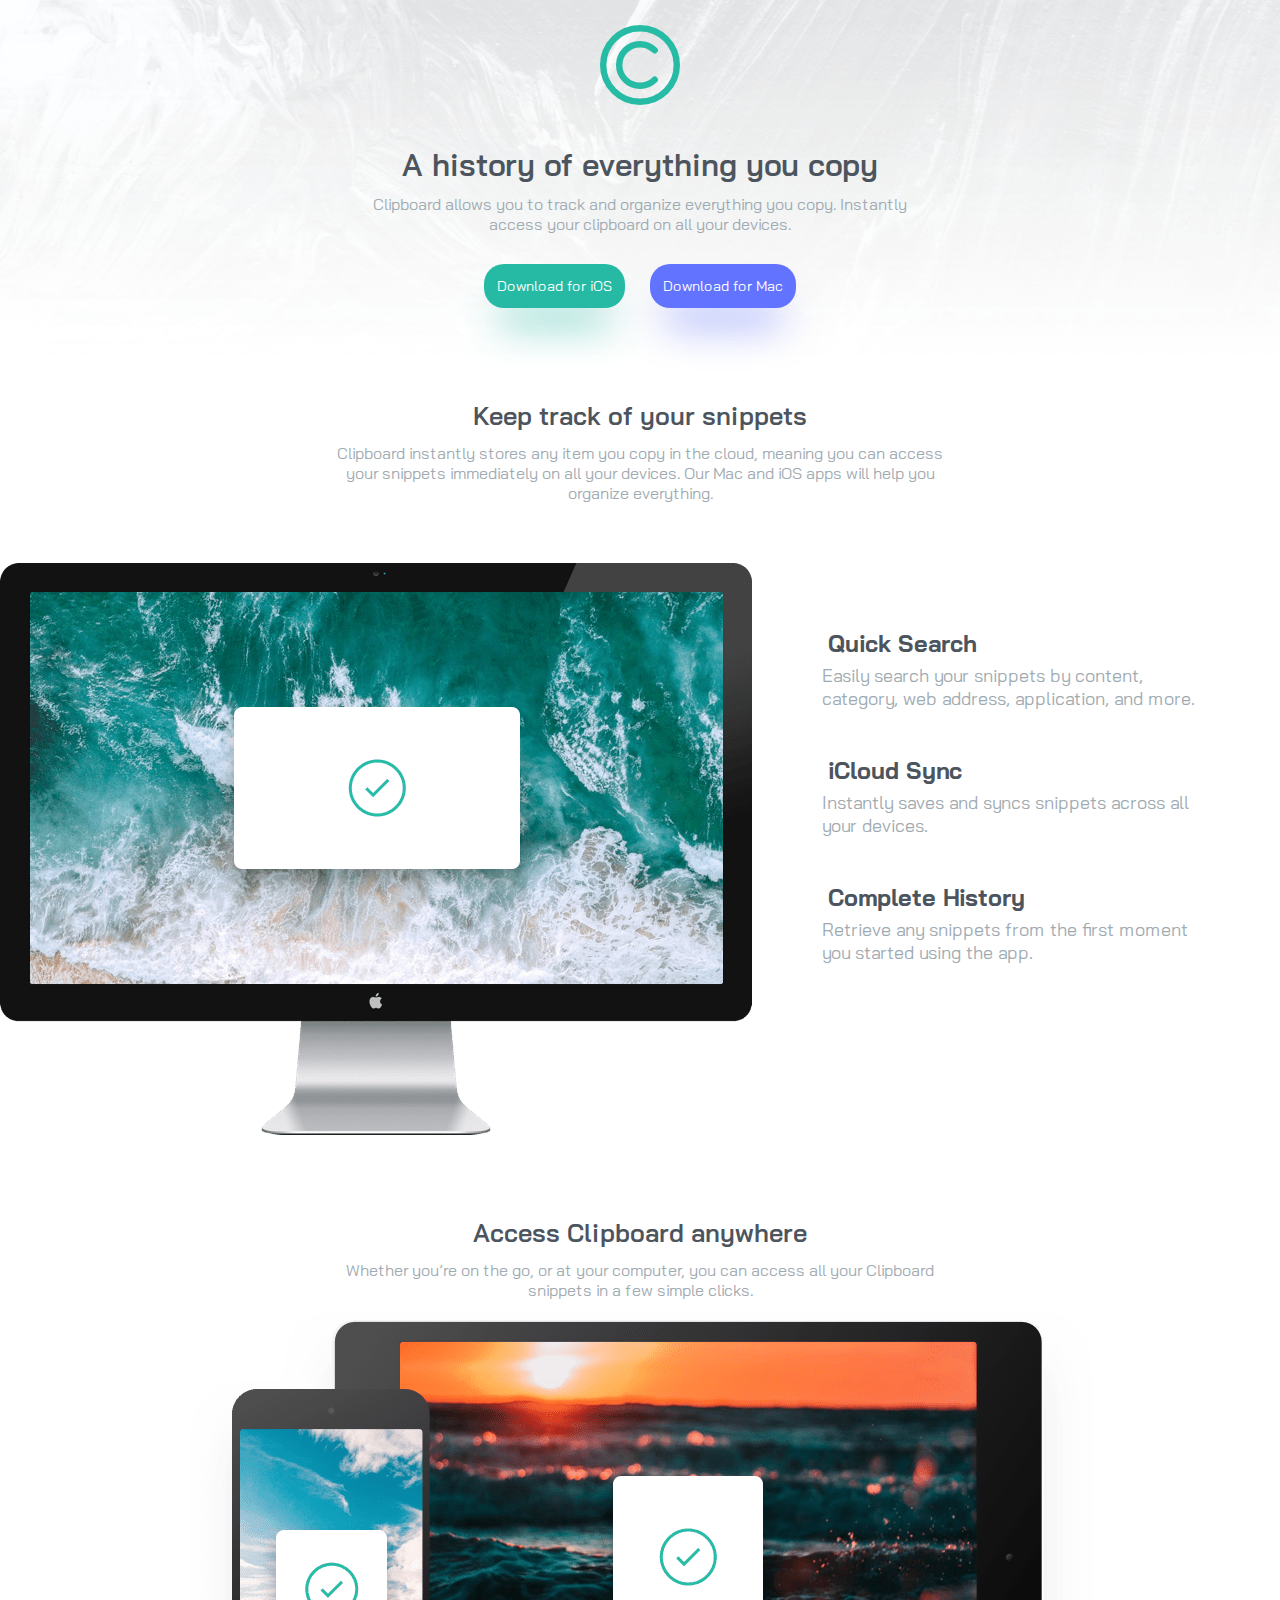
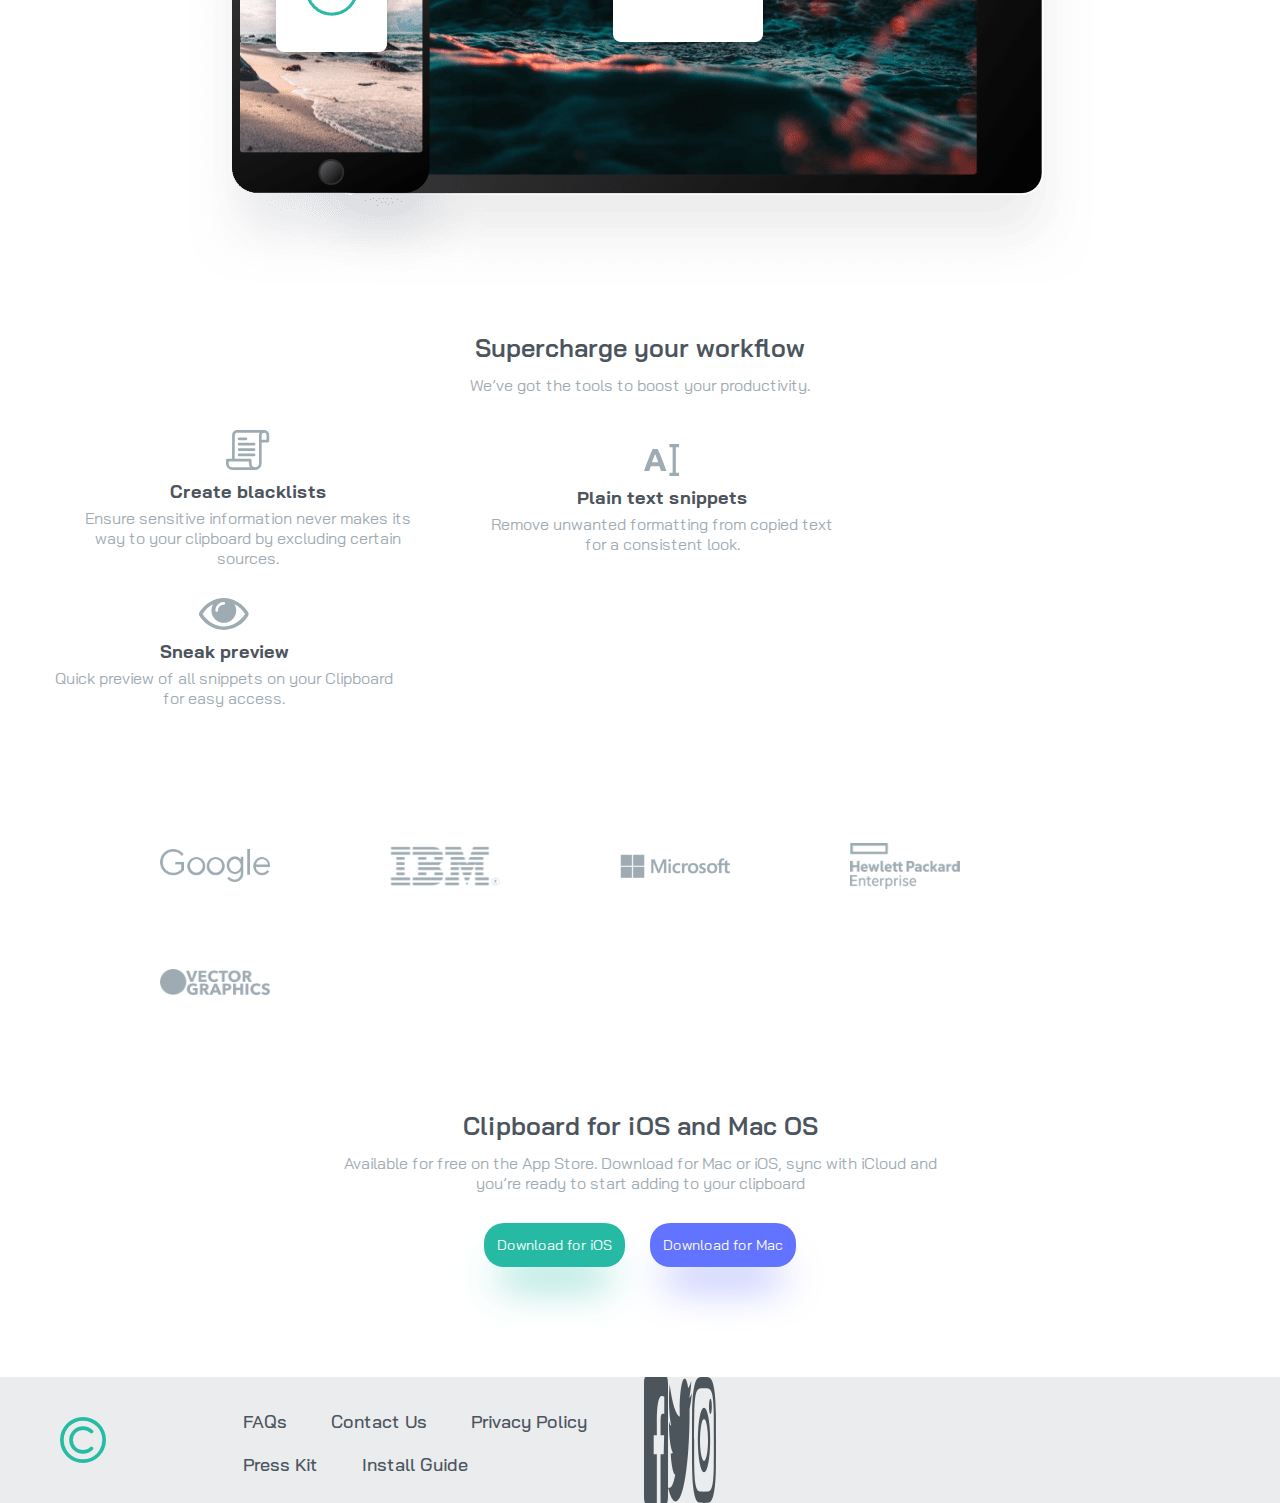
==== index.html @ 33d2e0cb "footer" ====
<!DOCTYPE html>
<html lang="en">
<head>
  <meta charset="UTF-8">
  <meta name="viewport" content="width=device-width, initial-scale=1.0"> <!-- displays site properly based on user's device -->
  <link rel="icon" type="image/png" sizes="32x32" href="./images/favicon-32x32.png">
  <link href="https://fonts.googleapis.com/css2?family=Bai+Jamjuree:wght@400;600&display=swap" rel="stylesheet">
  <link rel="stylesheet" href="css/styles.css">
  <title>Frontend Mentor | Clipboard landing page</title>
</head>
<body>
  <section class="producto" >  
    <article class="home"> 
      <!--home-->
      <div class="contenidoHome">      
        <div class="logo"><img src="img/logo.svg" alt="logo"></div>
        <h3 class="titulo1"> A history of everything you copy</h3>
        <p class="parrafos">Clipboard allows you to track and organize everything you 
          copy. Instantly <br> access your clipboard on all your devices.</p>
        <div class="botones">
          <button class="botonIos">Download for iOS</button>
          <button class="botonMac">Download for Mac</button>
        </div>
        <h4 class="titulos"> Keep track of your snippets</h4>
        <p class="parrafos"> Clipboard instantly stores any item you copy in the cloud, 
          meaning you can access <br> your snippets immediately on all your 
          devices. Our Mac and iOS apps will help you <br> organize everything.</p>
      </div>
      <!--home-->
    </article>
    <!--parte1mac-->
    <aside class="contenidopart1">
      <div class="filas">
        <img src="img/image-computer.png" alt="Mc" class="Mc1">
        <div class="cajadetexto">
          <h5 class="titulopart1"> Quick Search</h5>
          <p class="texopart1t">Easily search your snippets by content,<br> category, web address, application, and more.</p>
          <h5 class="titulopart1">iCloud Sync</h5>
          <p class="texopart1t">Instantly saves and syncs snippets across all <br> your devices.</p>
          <h5 class="titulopart1">Complete History</h5>
          <p class="texopart1t">Retrieve any snippets from the first moment <br> you started using the app.</p>
        </div>
      </div>      
      <!--parte1mac-->
    </aside>
    <aside>
      <!--parte2movil-->
      <anside>
        <div>
          <h4 class="titulos">Access Clipboard anywhere</h4>
          <p class="parrafos"> Whether you’re on the go, or at your computer, you can access all your Clipboard <br>
            snippets in a few simple clicks.</p>
        </div>
        <div>
          <img src="img/image-devices.png" alt="celypc">
        </div>
      </anside>
      <!--parte2movil-->
    </aside>
    <article class="contenidoServicios" >
      <!--servicios-->
      <h4 class="titulos"> Supercharge your workflow</h4>
      <p class="parrafos"> We’ve got the tools to boost your productivity.</p>
      <div class="filas cajas">
        <div class="caja1">
          <img src="img/icon-blacklist.svg" alt="lista">
          <h6 class="tituloServicios">Create blacklists</h6>
          <p class="textoServicios" > Ensure sensitive information never makes its <br> way to your clipboard by excluding certain <br> sources.</p>
        </div>
        <div class="caja2" >
          <img src="img/icon-text.svg" alt="texto">
          <h6 class="tituloServicios">Plain text snippets</h6>
          <p class="textoServicios"> Remove unwanted formatting from copied text <br> for a consistent look.</p>
        </div>
        <div class="caja3">
          <img src="img/icon-preview.svg" alt="ver">
          <h6 class="tituloServicios">Sneak preview</h6>
          <p class="textoServicios">Quick preview of all snippets on your Clipboard <br> for easy access.</p>
        </div>
        <div class="filas logosMarcas">
          <img src="img/logo-google.png" alt="google">
          <img src="img/logo-ibm.png" alt="ibm">
          <img src="img/logo-microsoft.png" alt="microsoft">
          <img src="img/logo-hp.png" alt="hp">
          <img src="img/logo-vector-graphics.png" alt="vector-graphics">
        </div>
      </div>
      <!--servicios-->
      <div class="descargar">
        <!--descargar-->
        <h4 class="titulos">Clipboard for iOS and Mac OS</h4>
        <p class="parrafos"> Available for free on the App Store. Download for Mac or iOS, sync with iCloud 
          and <br> you’re ready to start adding to your clipboard</p>
        <div class="botones">
          <button class="botonIos">Download for iOS</button>
          <button class="botonMac">Download for Mac</button>
          <!--descargar-->
        <div>
      </div>
    </article>
    <!--fotter-->
    <footer class="filas footer">
      <img src="img/logo.svg" alt="logo" class="logoFooter">
     <div class="columnas">
        <div class="filas textofooter"> 
        <a href="#">FAQs</a>
        <a href="#">Contact Us</a>
        <a href="#">Privacy Policy</a>
      </div>
      <div class="filas textofooter">
        <a href="#">Press Kit</a>
        <a href="#">Install Guide</a>
      </div>
     </div>
      <div class="filas iconosredes">
        <img src="img/icon-facebook.svg" alt="fc">
        <img src="img/icon-twitter.svg" alt="tw">
        <img src="img/icon-instagram.svg" alt="ig">
      </div>
    </footer>
    <!--fotter-->
  </section>
</body>
</html>
---- css/styles.css ----
:root{
    --verde:rgb(38, 186, 164);
    --azul:rgb(97, 115, 255);
    --grisTitulos:rgb(76, 84, 93);
    --gristexto:rgb(159, 171, 178);
}
*{
    padding: 0;
    margin: 0;
    border: 0;
    box-sizing: border-box;
    list-style: none;
    outline: 0;
}
a{
    text-decoration: none;
}
body{
    font-size: 18px;
    text-align: center;
    font-family: 'Bai Jamjuree', sans-serif;
}
.filas{
    display: flex;
    flex-direction: row;
    flex-wrap: wrap; 
}
.columnas{
    display: flex;
    flex-direction: column;
    flex-wrap: wrap;
    margin: 20px;
}
/*home*/
.home{
    background-image: url("../img/bg-header-desktop.png");
    background-position: center top;
    background-repeat: no-repeat;
}
.contenidoHome{
    margin-bottom: 40px;
    padding-right:50px ;
    padding-left:50px ;
}
.logo img{
    width: 80px;
    margin:25px;
}
.titulo1{
    font-weight: 600;
    font-size:1.7em;
    color: var(--grisTitulos);
    margin: 10px;
}
.parrafos{
    font-size:0.9em;
    font-weight: 400;
    color: var(--gristexto);
    margin: 10px;
    align-items: center;
}
.titulos{
    font-size:1.4em;
    font-weight: 600;
    color: var(--grisTitulos);
    margin: 12px;
    align-items: center;
}
.botonIos{
    padding: 13px;
    background-color: var(--verde);
    border-radius: 20px;
    margin-top: 20px;
    margin-bottom: 80px;
    margin-right: 10px;
    margin-left:10px;
    color: white;
    font-size:0.8em;
    box-shadow: 0px 30px 40px -16px var(--verde);
    font-family: 'Bai Jamjuree', sans-serif;
    cursor: pointer;
}
.botonMac{
    padding: 13px;
    background-color: var(--azul);
    border-radius: 20px;
    margin-top: 20px;
    margin-bottom: 80px;
    margin-right: 10px;
    margin-left:10px;
    color: white;
    font-size:0.8em;
    box-shadow: 0px 30px 40px -16px var(--azul);
    font-family: 'Bai Jamjuree', sans-serif;
    cursor: pointer;
}
/*servicios*/
.contenidoServicios{
    padding: 30px;
    align-items: center;
}
.cajas{
    align-items: center;
    padding: 10px;
}
.tituloServicios{
    font-size: 1em;
    padding: 5px;
    color: var(--grisTitulos)
}
.textoServicios{
    font-size: 0.9em;
    color: var(--gristexto);

}
.caja2{
    padding: 15px;
    margin-right: 50px;
}
.caja1{
    padding: 15px;
    margin-right: 50px;
    margin-left: 30px;
}
.caja3{
    padding: 15px;
}
.logosMarcas{
    padding: 20px;
    margin-top: 60px;
    margin-left: 20px;
    align-content: center;
    
}
.logosMarcas img{
    padding: 40px;
    width: 190px;
    align-items: center;
    margin-left: 40px;
    object-fit: contain;
}
/*descargar*/
.descargar{
    margin-top: 45px;
}
/*Parte1 Mc*/
.titulopart1{
    font-size: 1.3em;
    padding: 6px;
    color: var(--grisTitulos);
}
.texopart1t{
    font-size: 1em;
    color: var(--gristexto);
    margin-bottom: 40px;
}
.cajadetexto{
    text-align: justify;
    padding: 50px;
    margin-left: 20px;
    margin-top: 10px;
}
.contenidopart1{
    padding-top: 20px;
    padding-right: 20px;
    padding-bottom: 70px;
}
/*footer*/
.footer{
    background-color: rgb(234, 236, 238);
}
.logoFooter{
    width: 46px;
    height: 46px;
    margin-left: 60px;
    margin-top: 40px;
    margin-right: 40px;
    margin-right: 40px;
    margin-bottom: 40px;
}
.textofooter{
    padding-top: 6px;
    margin-left: 70px;
}
.textofooter a{
    padding: 7px;
    margin-right: 30px;
    font-weight: 500;
    color:var(--grisTitulos)
}
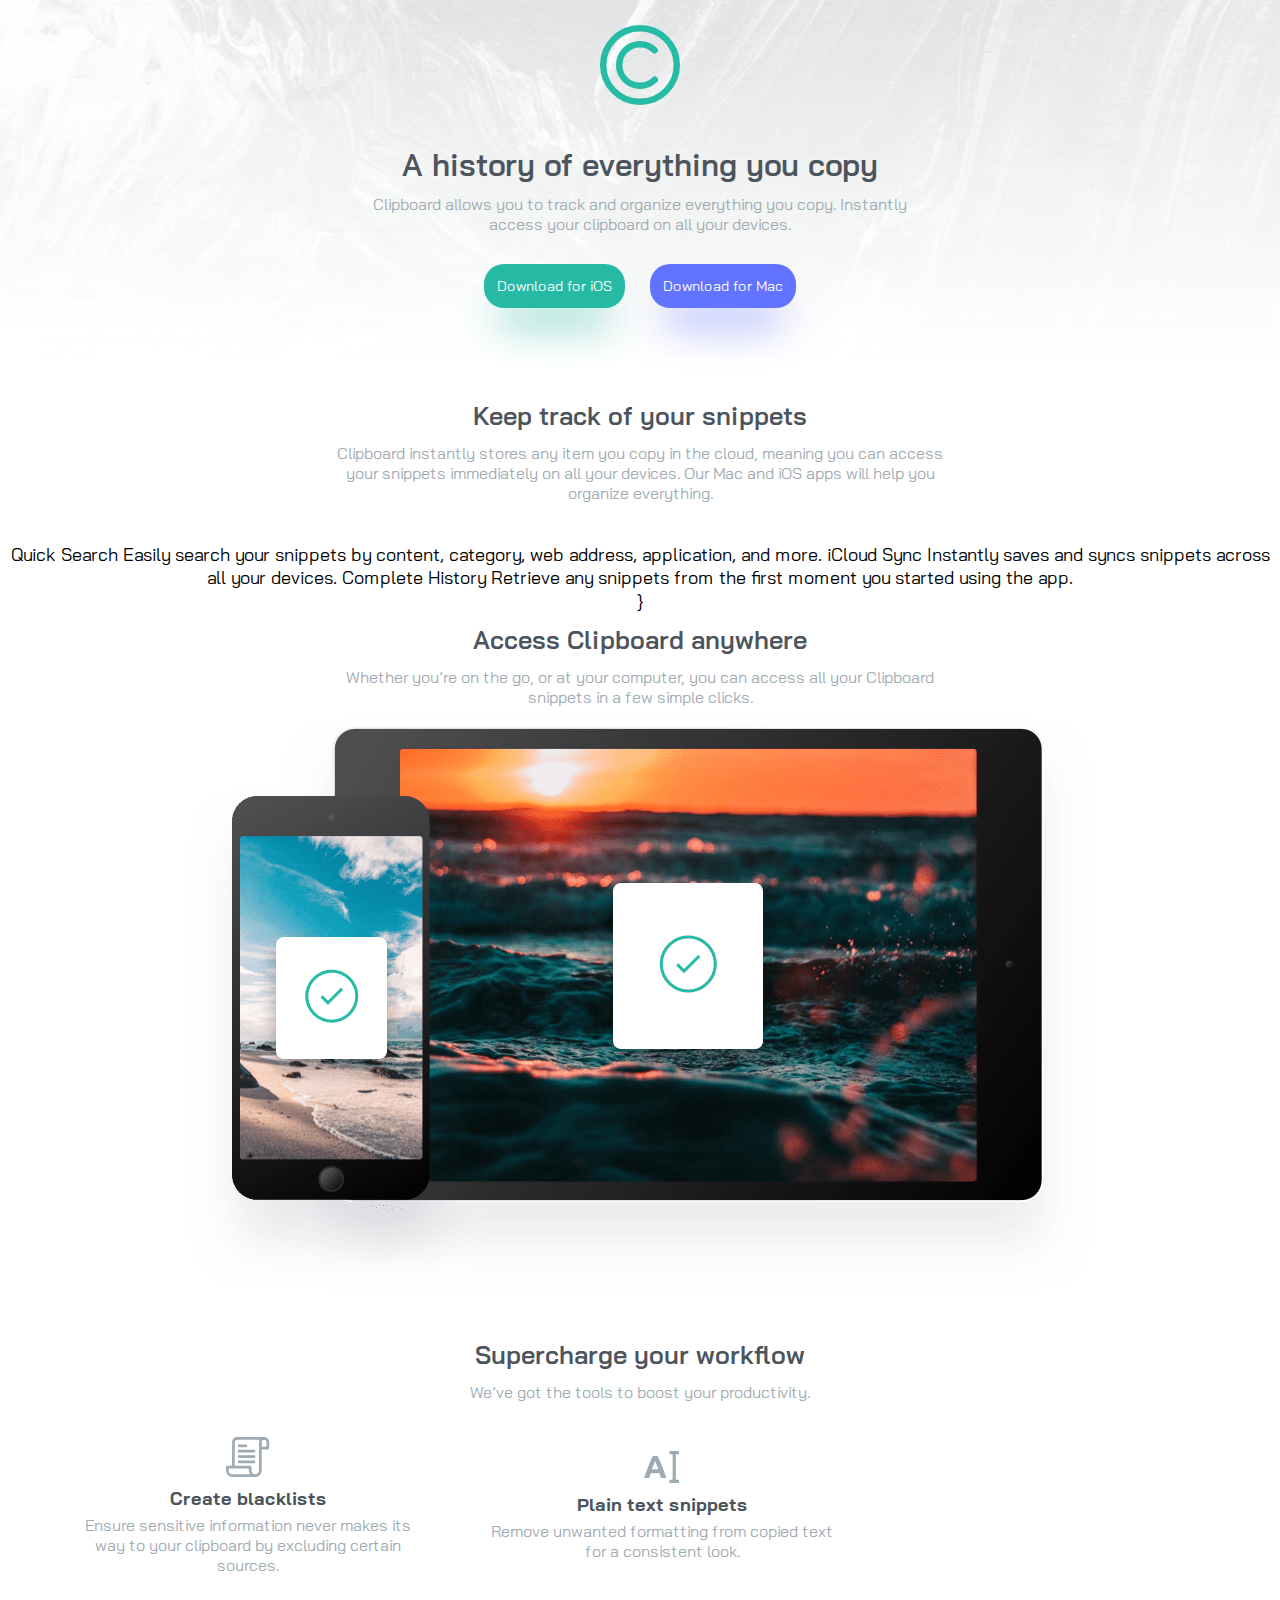
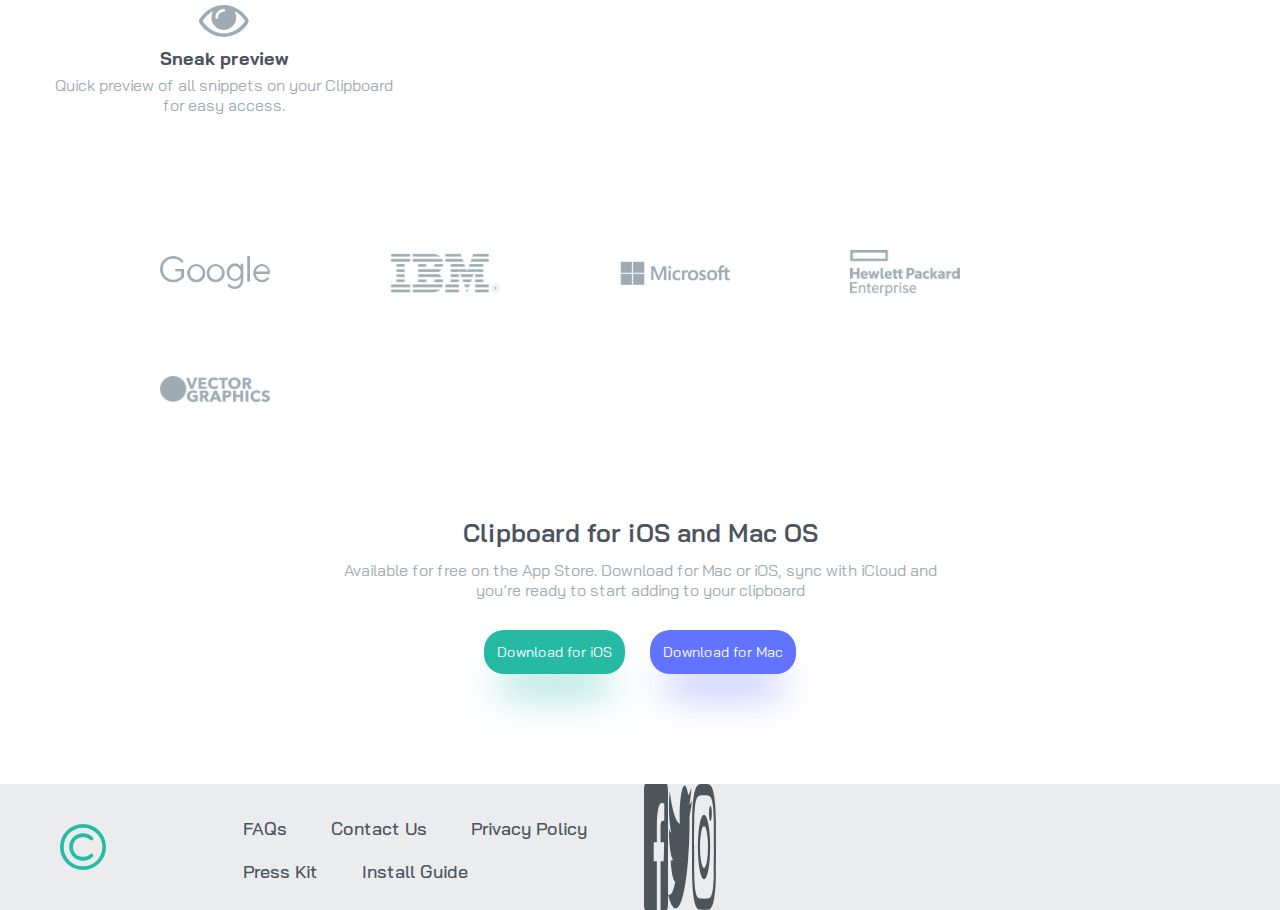
==== commit c61b80aa: "Merge branch 'master' of https://github.com/samuelvillegasq/copy_2068860.grupo2" ====
--- a/index.html
+++ b/index.html
@@ -28,33 +28,35 @@
       </div>
       <!--home-->
     </article>
-    <!--parte1mac-->
-    <aside class="contenidopart1">
-      <div class="filas">
-        <img src="img/image-computer.png" alt="Mc" class="Mc1">
-        <div class="cajadetexto">
-          <h5 class="titulopart1"> Quick Search</h5>
-          <p class="texopart1t">Easily search your snippets by content,<br> category, web address, application, and more.</p>
-          <h5 class="titulopart1">iCloud Sync</h5>
-          <p class="texopart1t">Instantly saves and syncs snippets across all <br> your devices.</p>
-          <h5 class="titulopart1">Complete History</h5>
-          <p class="texopart1t">Retrieve any snippets from the first moment <br> you started using the app.</p>
-        </div>
-      </div>      
+    <aside>
+      <!--parte1mac-->
+      Quick Search
+    
+      Easily search your snippets by content, category, web address, application, and more.
+    
+      iCloud Sync
+    
+      Instantly saves and syncs snippets across all your devices.
+    
+      Complete History
+    
+      Retrieve any snippets from the first moment you started using the app.
       <!--parte1mac-->
     </aside>
     <aside>
       <!--parte2movil-->
-      <anside>
+      <anside>}
         <div>
           <h4 class="titulos">Access Clipboard anywhere</h4>
-          <p class="parrafos"> Whether you’re on the go, or at your computer, you can access all your Clipboard <br>
+          <p class="parrafos"> Whether you’re on the go, or at your computer, you can access all your Clipboard <br> 
             snippets in a few simple clicks.</p>
         </div>
         <div>
+        
           <img src="img/image-devices.png" alt="celypc">
         </div>
       </anside>
+     
       <!--parte2movil-->
     </aside>
     <article class="contenidoServicios" >
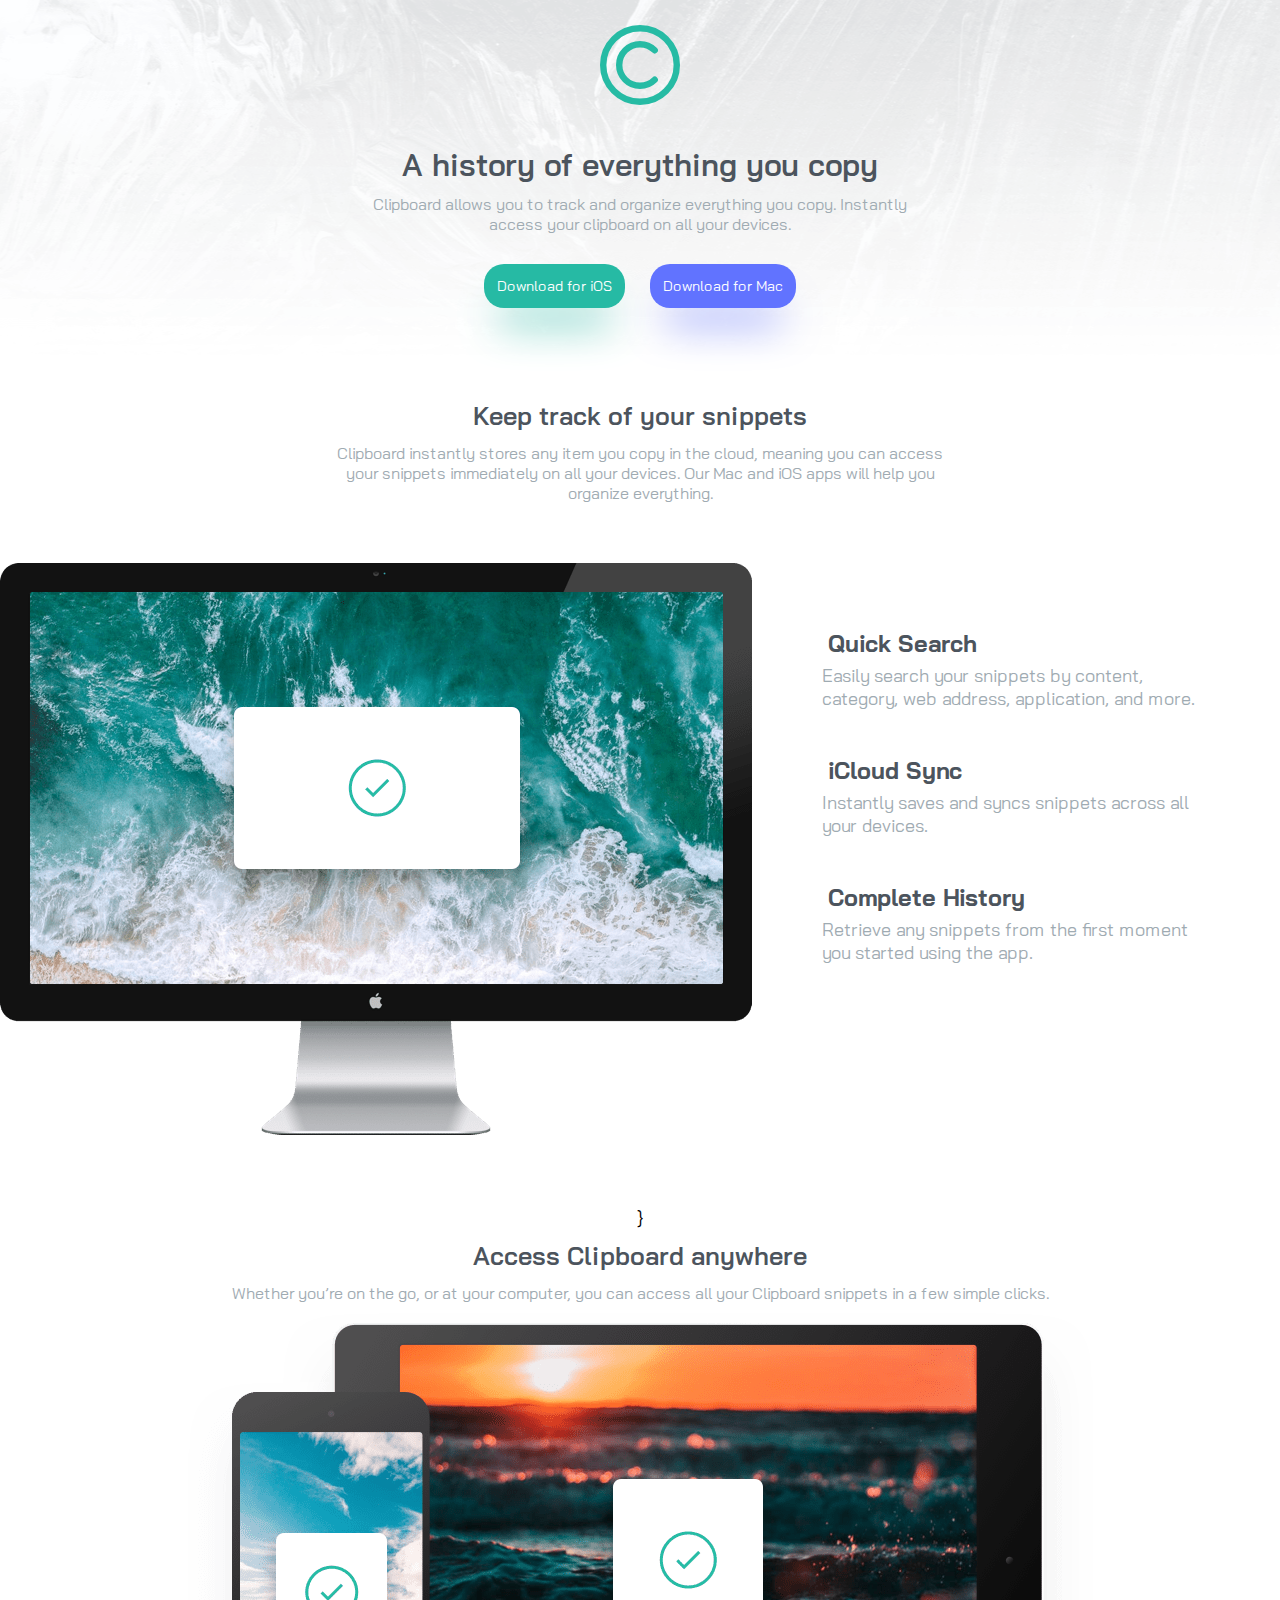
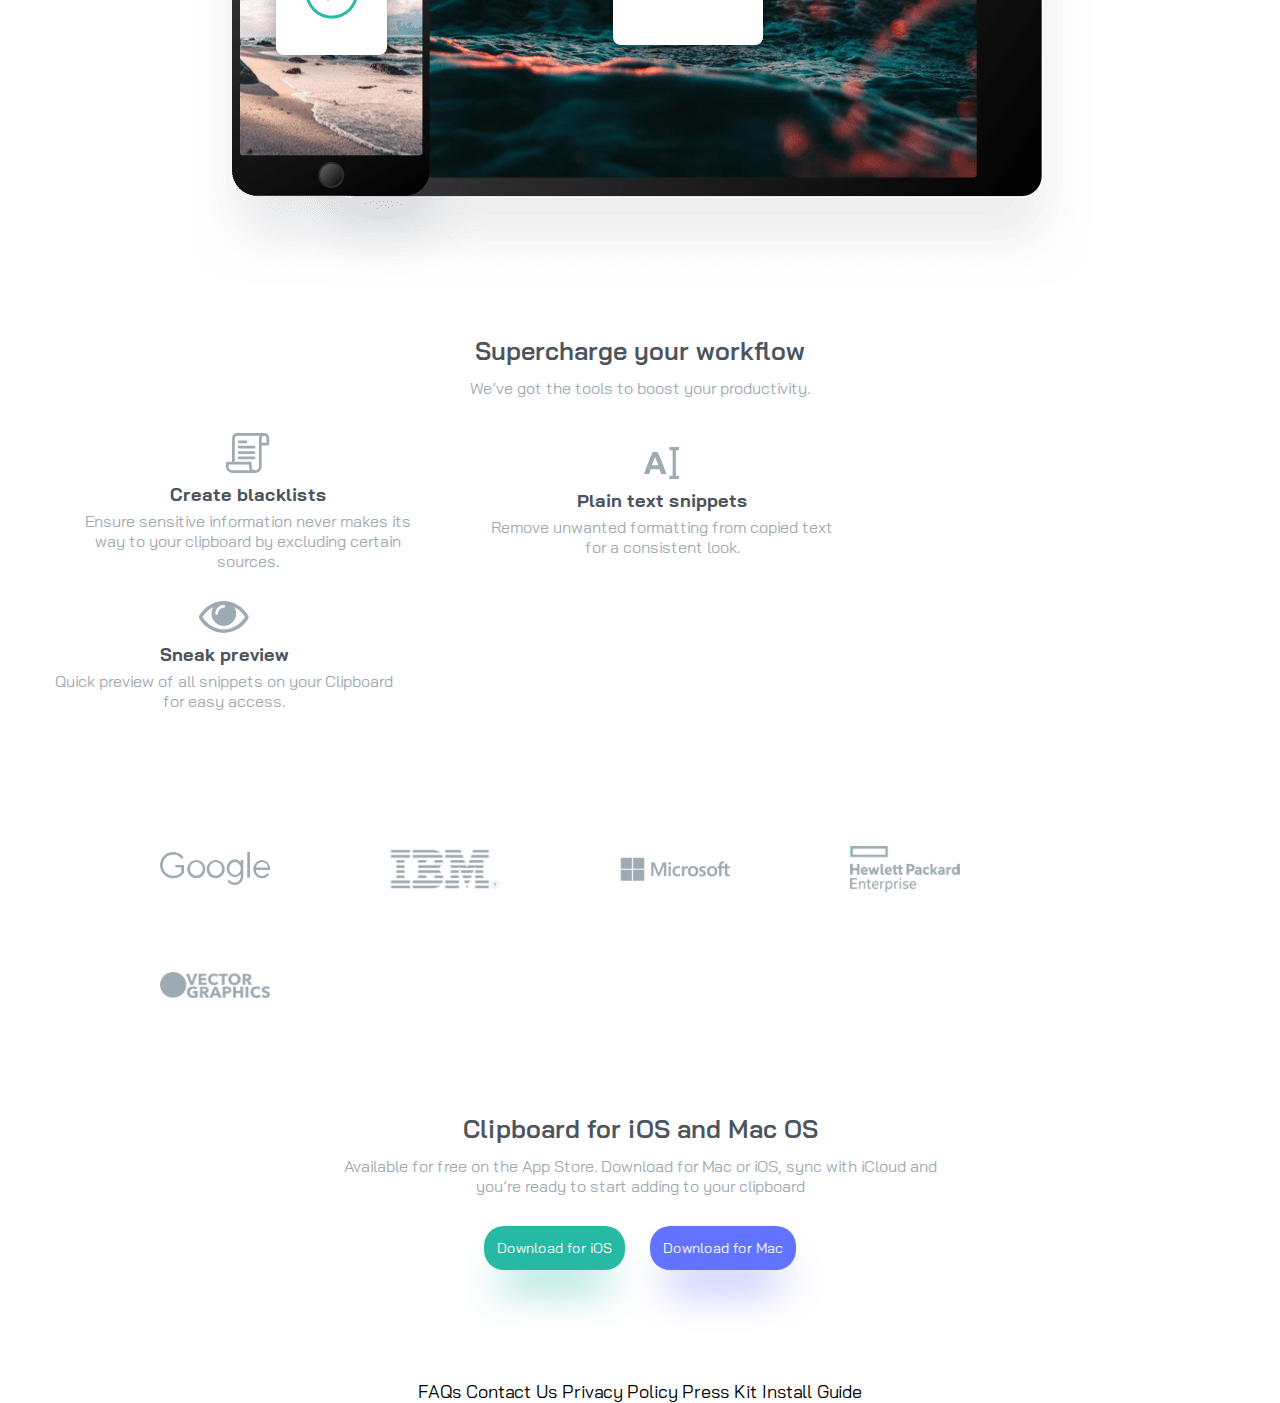
==== commit 20e78b31: "Revert "Revert "Revert "Update index.html"""" ====
--- a/index.html
+++ b/index.html
@@ -28,19 +28,19 @@
       </div>
       <!--home-->
     </article>
-    <aside>
-      <!--parte1mac-->
-      Quick Search
-    
-      Easily search your snippets by content, category, web address, application, and more.
-    
-      iCloud Sync
-    
-      Instantly saves and syncs snippets across all your devices.
-    
-      Complete History
-    
-      Retrieve any snippets from the first moment you started using the app.
+    <!--parte1mac-->
+    <aside class="contenidopart1">
+      <div class="filas">
+        <img src="img/image-computer.png" alt="Mc" class="Mc1">
+        <div class="cajadetexto">
+          <h5 class="titulopart1"> Quick Search</h5>
+          <p class="texopart1t">Easily search your snippets by content,<br> category, web address, application, and more.</p>
+          <h5 class="titulopart1">iCloud Sync</h5>
+          <p class="texopart1t">Instantly saves and syncs snippets across all <br> your devices.</p>
+          <h5 class="titulopart1">Complete History</h5>
+          <p class="texopart1t">Retrieve any snippets from the first moment <br> you started using the app.</p>
+        </div>
+      </div>      
       <!--parte1mac-->
     </aside>
     <aside>
@@ -48,15 +48,16 @@
       <anside>}
         <div>
           <h4 class="titulos">Access Clipboard anywhere</h4>
-          <p class="parrafos"> Whether you’re on the go, or at your computer, you can access all your Clipboard <br> 
+          <p class="parrafos"> Whether you’re on the go, or at your computer, you can access all your Clipboard 
             snippets in a few simple clicks.</p>
         </div>
         <div>
-        
           <img src="img/image-devices.png" alt="celypc">
         </div>
       </anside>
      
+    
+      
       <!--parte2movil-->
     </aside>
     <article class="contenidoServicios" >
@@ -100,27 +101,16 @@
         <div>
       </div>
     </article>
-    <!--fotter-->
-    <footer class="filas footer">
-      <img src="img/logo.svg" alt="logo" class="logoFooter">
-     <div class="columnas">
-        <div class="filas textofooter"> 
-        <a href="#">FAQs</a>
-        <a href="#">Contact Us</a>
-        <a href="#">Privacy Policy</a>
-      </div>
-      <div class="filas textofooter">
-        <a href="#">Press Kit</a>
-        <a href="#">Install Guide</a>
-      </div>
-     </div>
-      <div class="filas iconosredes">
-        <img src="img/icon-facebook.svg" alt="fc">
-        <img src="img/icon-twitter.svg" alt="tw">
-        <img src="img/icon-instagram.svg" alt="ig">
-      </div>
+
+    <footer>
+      <!--footer-->
+      FAQs
+      Contact Us
+      Privacy Policy
+      Press Kit
+      Install Guide
+      <!--footer-->
     </footer>
-    <!--fotter-->
   </section>
 </body>
 </html>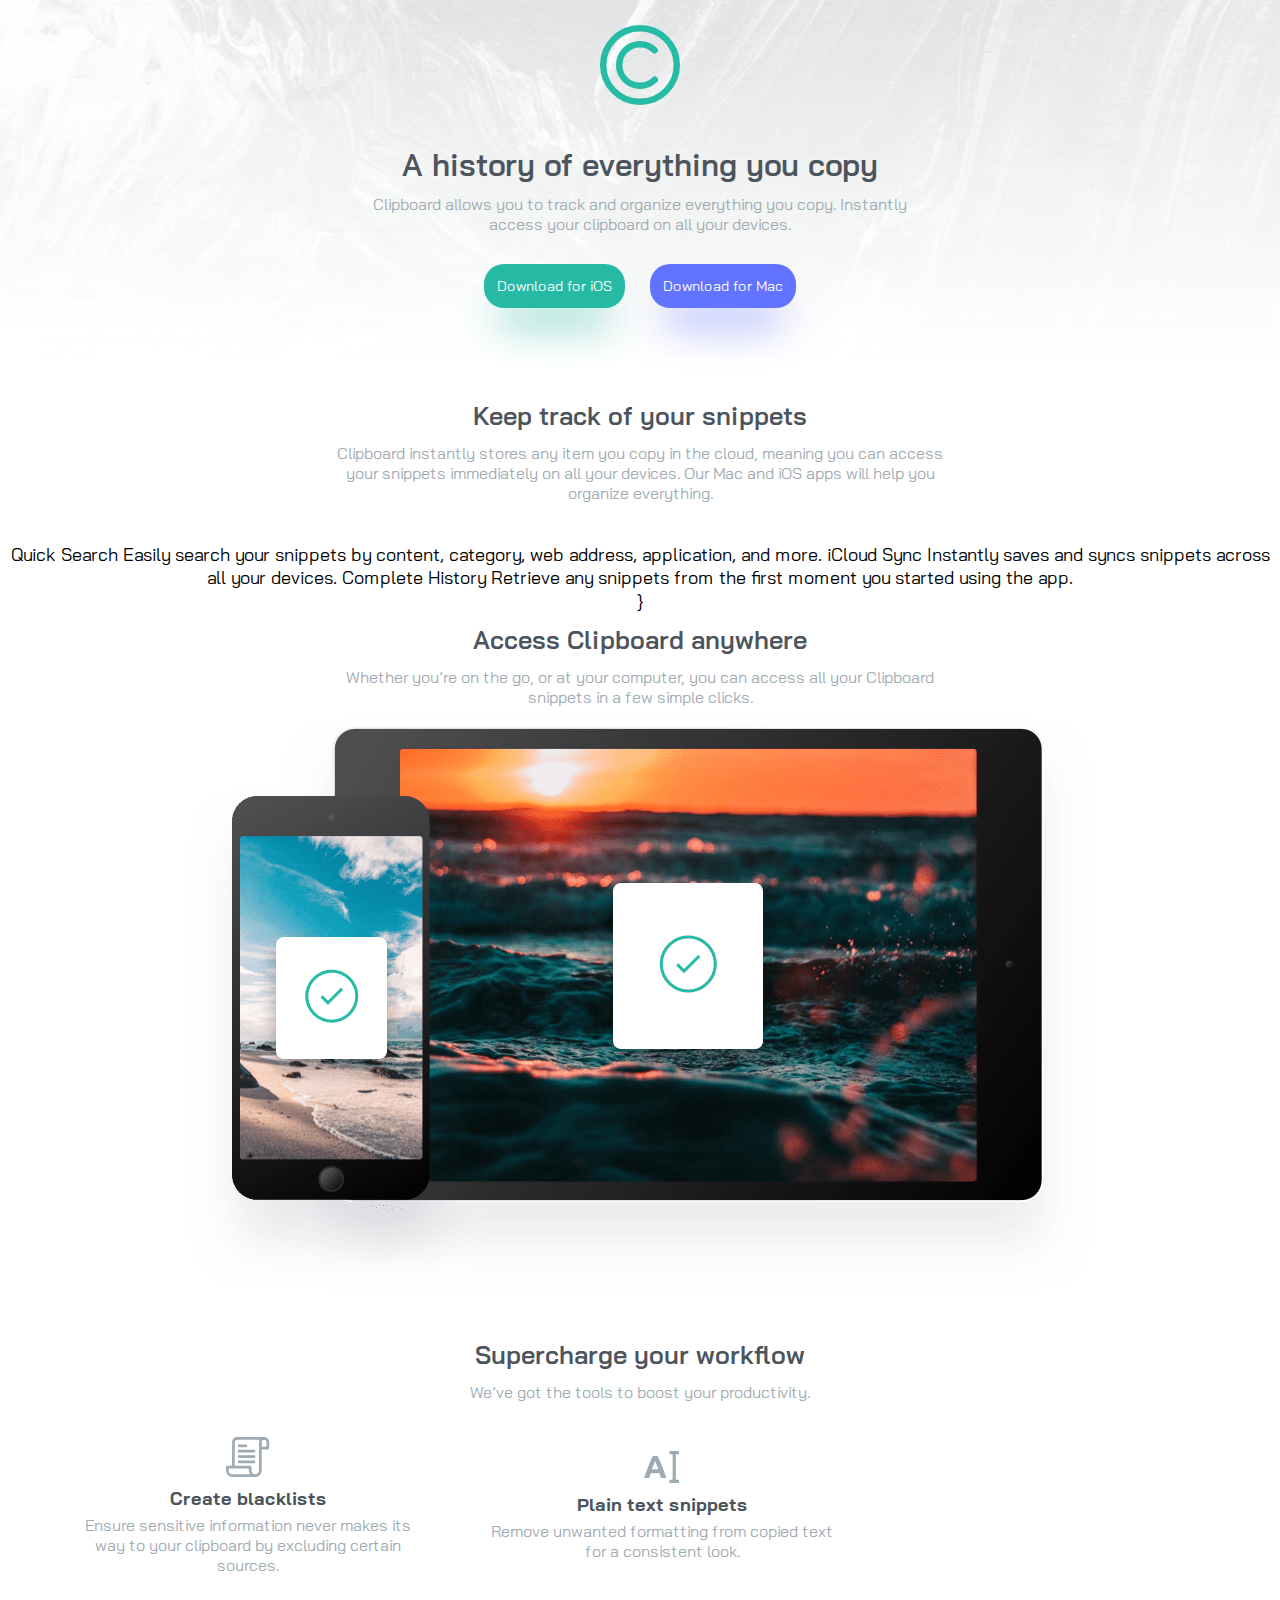
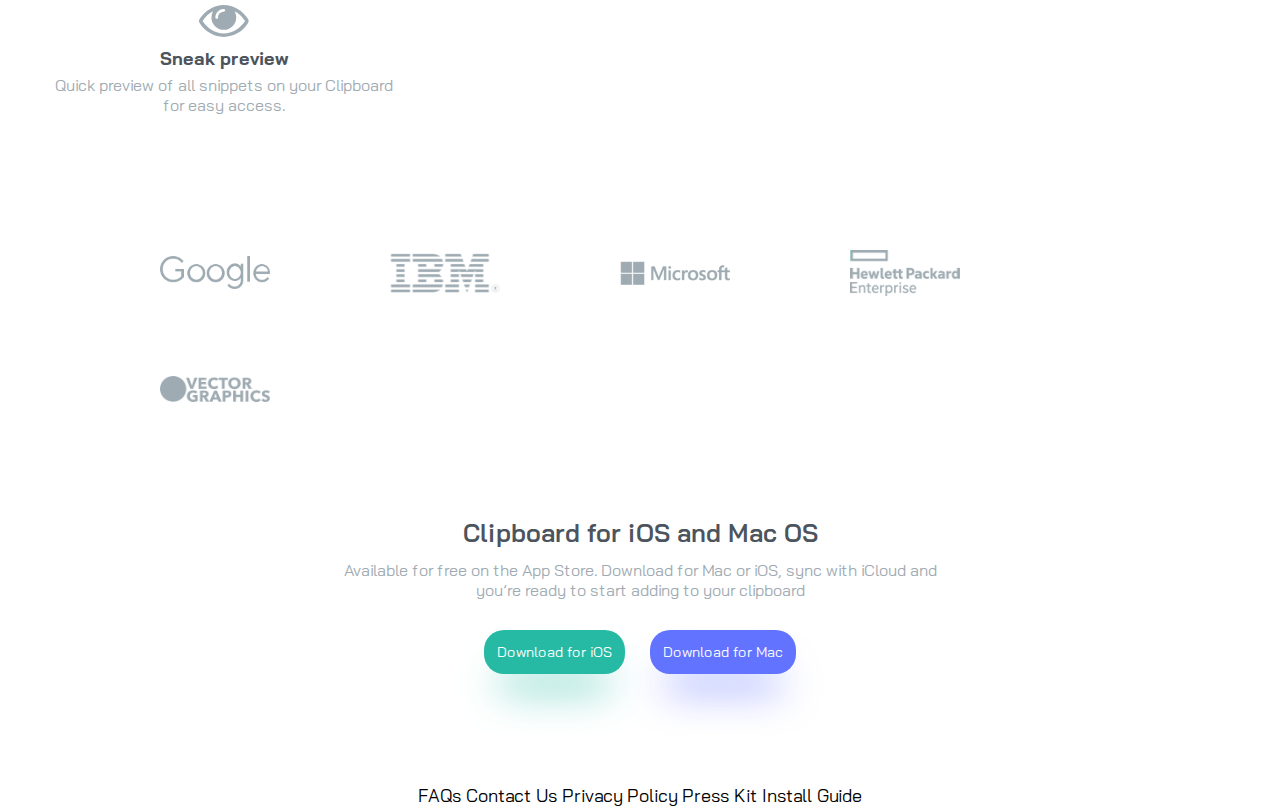
==== commit 9ab0ba4f: "Revert "Revert "Update index.html""" ====
--- a/index.html
+++ b/index.html
@@ -28,19 +28,19 @@
       </div>
       <!--home-->
     </article>
-    <!--parte1mac-->
-    <aside class="contenidopart1">
-      <div class="filas">
-        <img src="img/image-computer.png" alt="Mc" class="Mc1">
-        <div class="cajadetexto">
-          <h5 class="titulopart1"> Quick Search</h5>
-          <p class="texopart1t">Easily search your snippets by content,<br> category, web address, application, and more.</p>
-          <h5 class="titulopart1">iCloud Sync</h5>
-          <p class="texopart1t">Instantly saves and syncs snippets across all <br> your devices.</p>
-          <h5 class="titulopart1">Complete History</h5>
-          <p class="texopart1t">Retrieve any snippets from the first moment <br> you started using the app.</p>
-        </div>
-      </div>      
+    <aside>
+      <!--parte1mac-->
+      Quick Search
+    
+      Easily search your snippets by content, category, web address, application, and more.
+    
+      iCloud Sync
+    
+      Instantly saves and syncs snippets across all your devices.
+    
+      Complete History
+    
+      Retrieve any snippets from the first moment you started using the app.
       <!--parte1mac-->
     </aside>
     <aside>
@@ -48,16 +48,15 @@
       <anside>}
         <div>
           <h4 class="titulos">Access Clipboard anywhere</h4>
-          <p class="parrafos"> Whether you’re on the go, or at your computer, you can access all your Clipboard 
+          <p class="parrafos"> Whether you’re on the go, or at your computer, you can access all your Clipboard <br> 
             snippets in a few simple clicks.</p>
         </div>
         <div>
+        
           <img src="img/image-devices.png" alt="celypc">
         </div>
       </anside>
      
-    
-      
       <!--parte2movil-->
     </aside>
     <article class="contenidoServicios" >
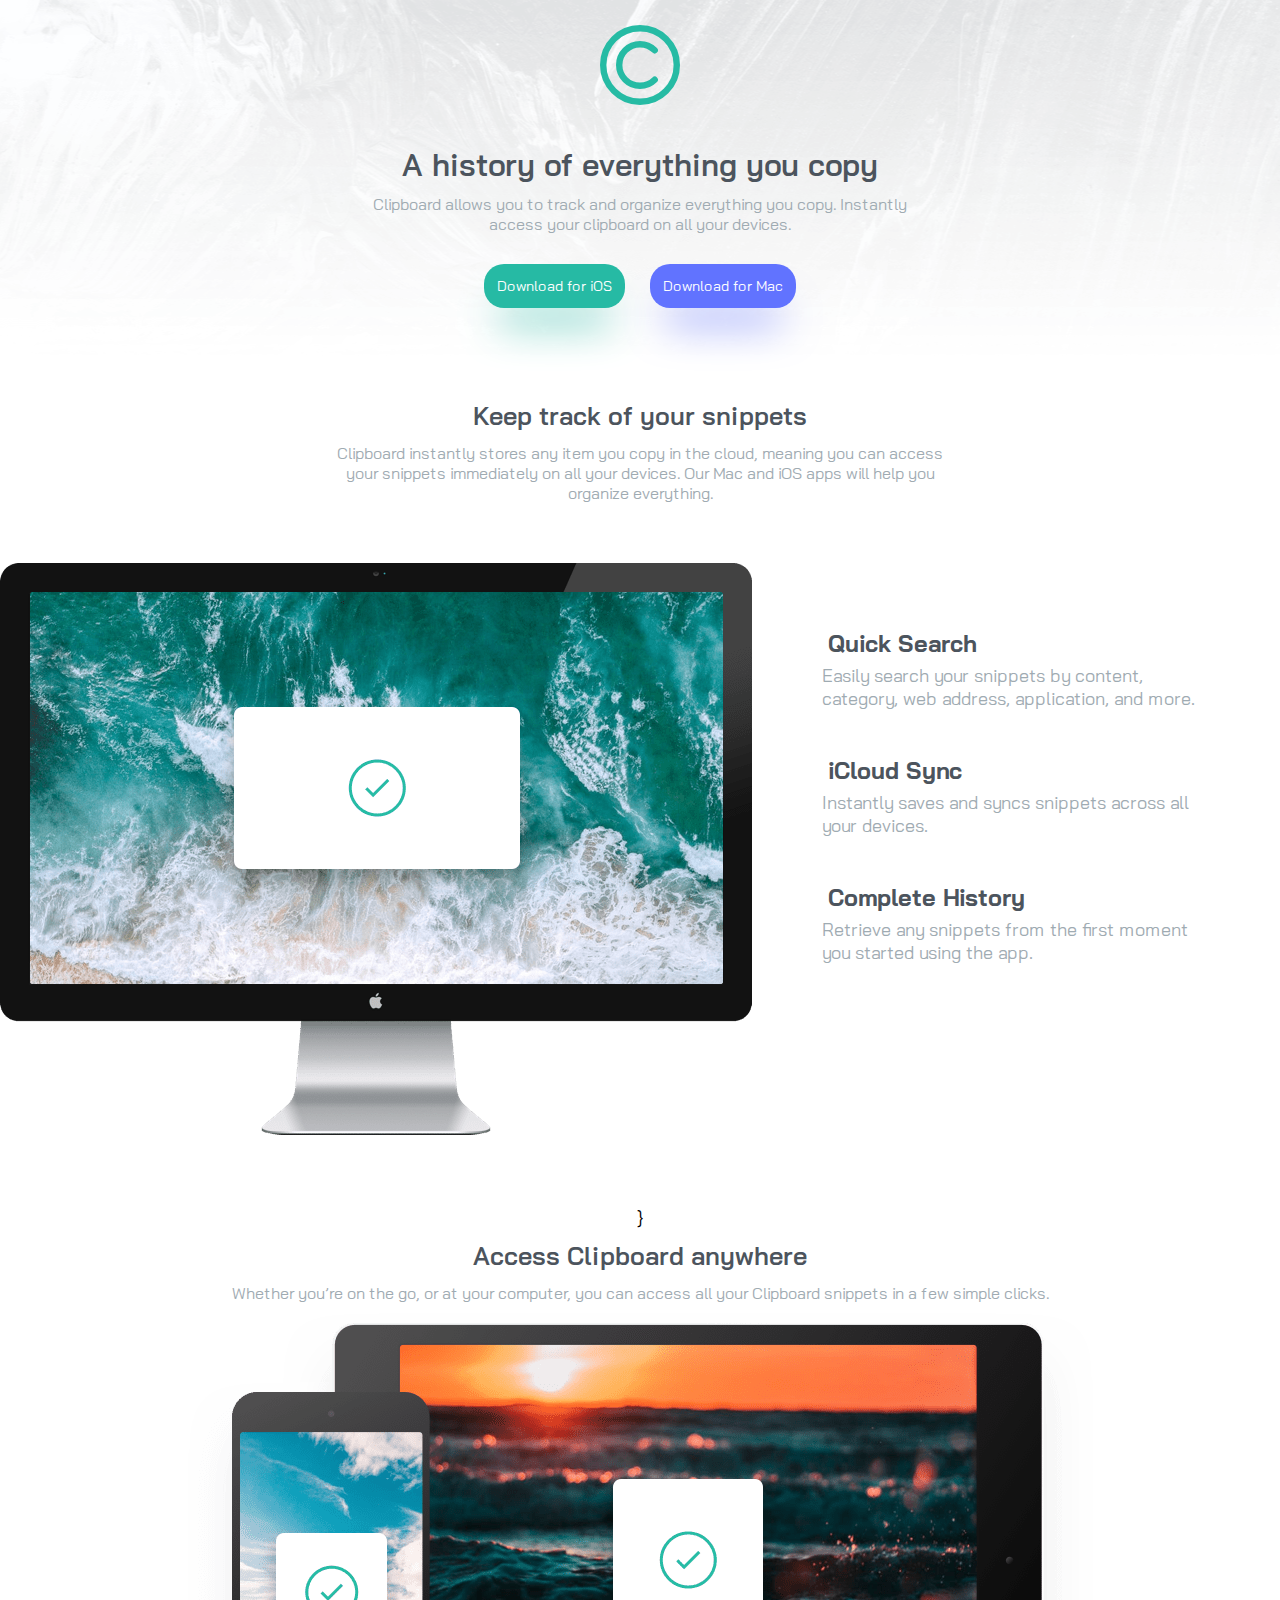
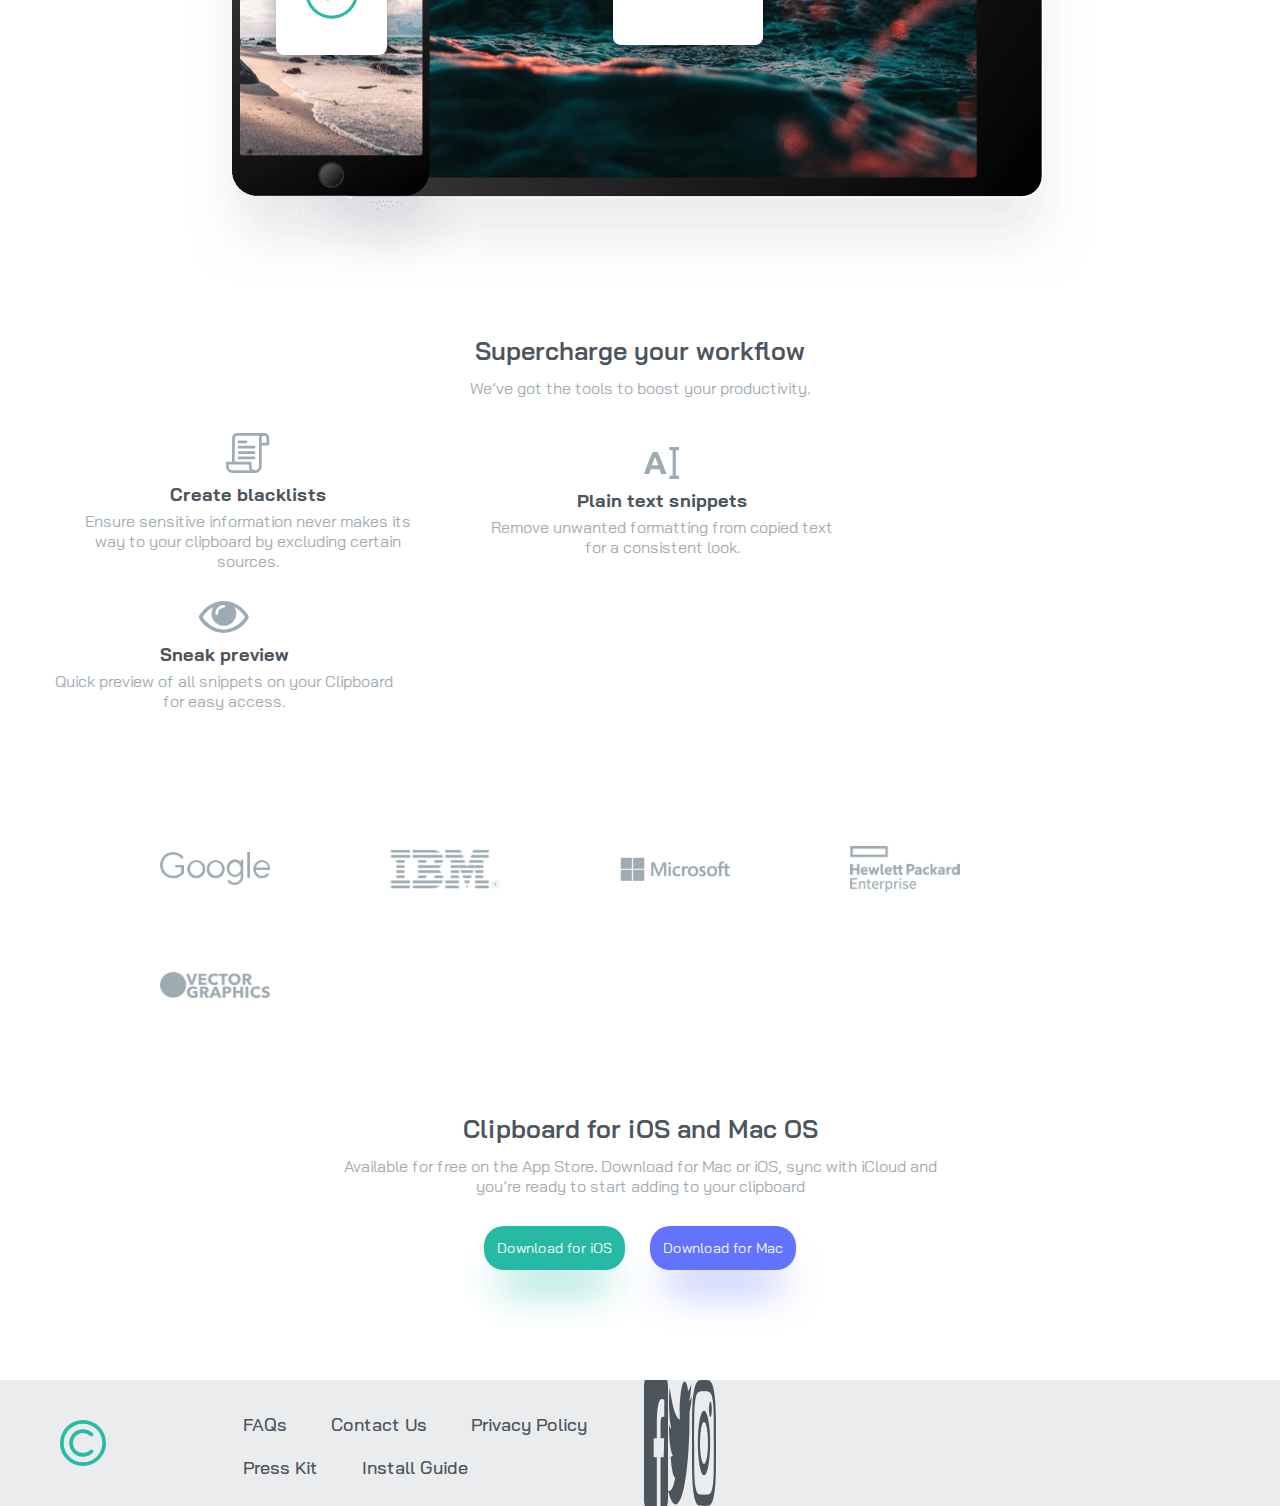
==== commit 43df327c: "Revert "Revert "Revert "Update index.html"""" ====
--- a/index.html
+++ b/index.html
@@ -28,19 +28,19 @@
       </div>
       <!--home-->
     </article>
-    <aside>
-      <!--parte1mac-->
-      Quick Search
-    
-      Easily search your snippets by content, category, web address, application, and more.
-    
-      iCloud Sync
-    
-      Instantly saves and syncs snippets across all your devices.
-    
-      Complete History
-    
-      Retrieve any snippets from the first moment you started using the app.
+    <!--parte1mac-->
+    <aside class="contenidopart1">
+      <div class="filas">
+        <img src="img/image-computer.png" alt="Mc" class="Mc1">
+        <div class="cajadetexto">
+          <h5 class="titulopart1"> Quick Search</h5>
+          <p class="texopart1t">Easily search your snippets by content,<br> category, web address, application, and more.</p>
+          <h5 class="titulopart1">iCloud Sync</h5>
+          <p class="texopart1t">Instantly saves and syncs snippets across all <br> your devices.</p>
+          <h5 class="titulopart1">Complete History</h5>
+          <p class="texopart1t">Retrieve any snippets from the first moment <br> you started using the app.</p>
+        </div>
+      </div>      
       <!--parte1mac-->
     </aside>
     <aside>
@@ -48,15 +48,16 @@
       <anside>}
         <div>
           <h4 class="titulos">Access Clipboard anywhere</h4>
-          <p class="parrafos"> Whether you’re on the go, or at your computer, you can access all your Clipboard <br> 
+          <p class="parrafos"> Whether you’re on the go, or at your computer, you can access all your Clipboard 
             snippets in a few simple clicks.</p>
         </div>
         <div>
-        
           <img src="img/image-devices.png" alt="celypc">
         </div>
       </anside>
      
+    
+      
       <!--parte2movil-->
     </aside>
     <article class="contenidoServicios" >
@@ -100,16 +101,27 @@
         <div>
       </div>
     </article>
-
-    <footer>
-      <!--footer-->
-      FAQs
-      Contact Us
-      Privacy Policy
-      Press Kit
-      Install Guide
-      <!--footer-->
+    <!--fotter-->
+    <footer class="filas footer">
+      <img src="img/logo.svg" alt="logo" class="logoFooter">
+     <div class="columnas">
+        <div class="filas textofooter"> 
+        <a href="#">FAQs</a>
+        <a href="#">Contact Us</a>
+        <a href="#">Privacy Policy</a>
+      </div>
+      <div class="filas textofooter">
+        <a href="#">Press Kit</a>
+        <a href="#">Install Guide</a>
+      </div>
+     </div>
+      <div class="filas iconosredes">
+        <img src="img/icon-facebook.svg" alt="fc">
+        <img src="img/icon-twitter.svg" alt="tw">
+        <img src="img/icon-instagram.svg" alt="ig">
+      </div>
     </footer>
+    <!--fotter-->
   </section>
 </body>
 </html>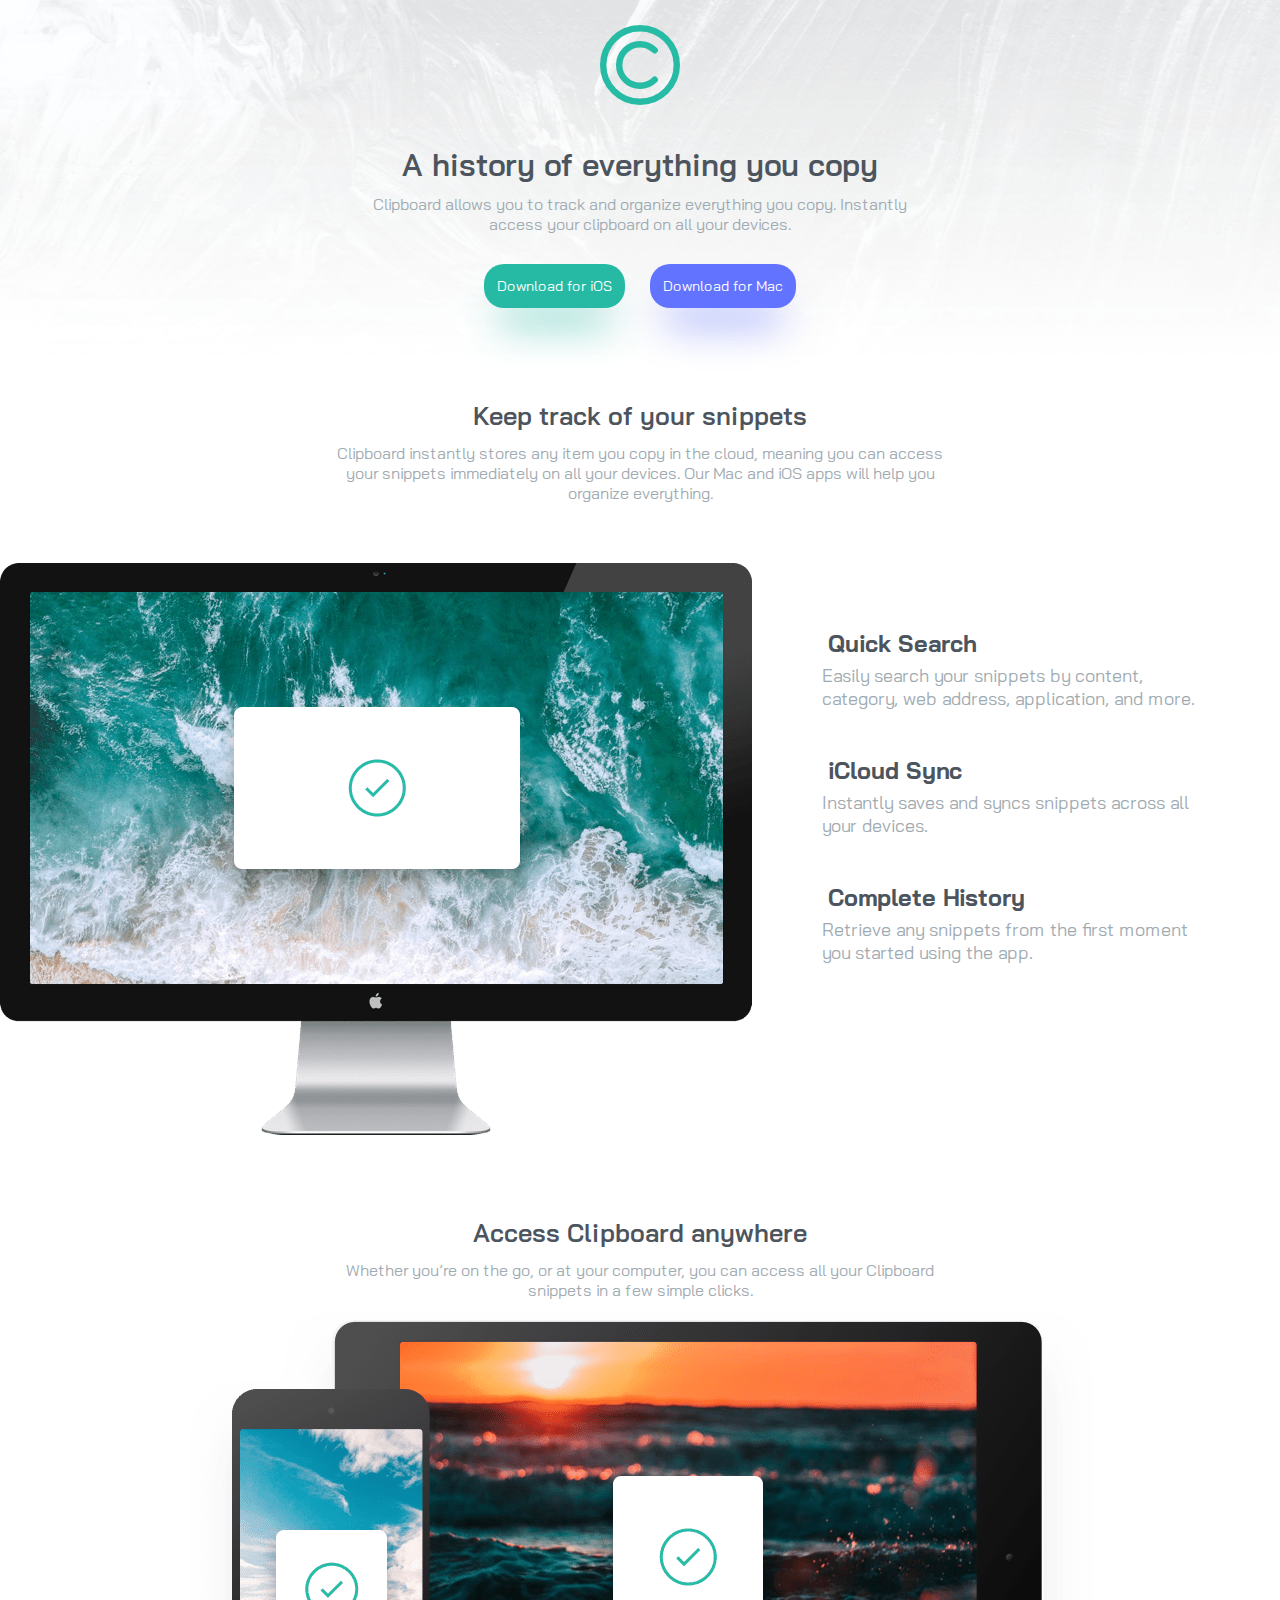
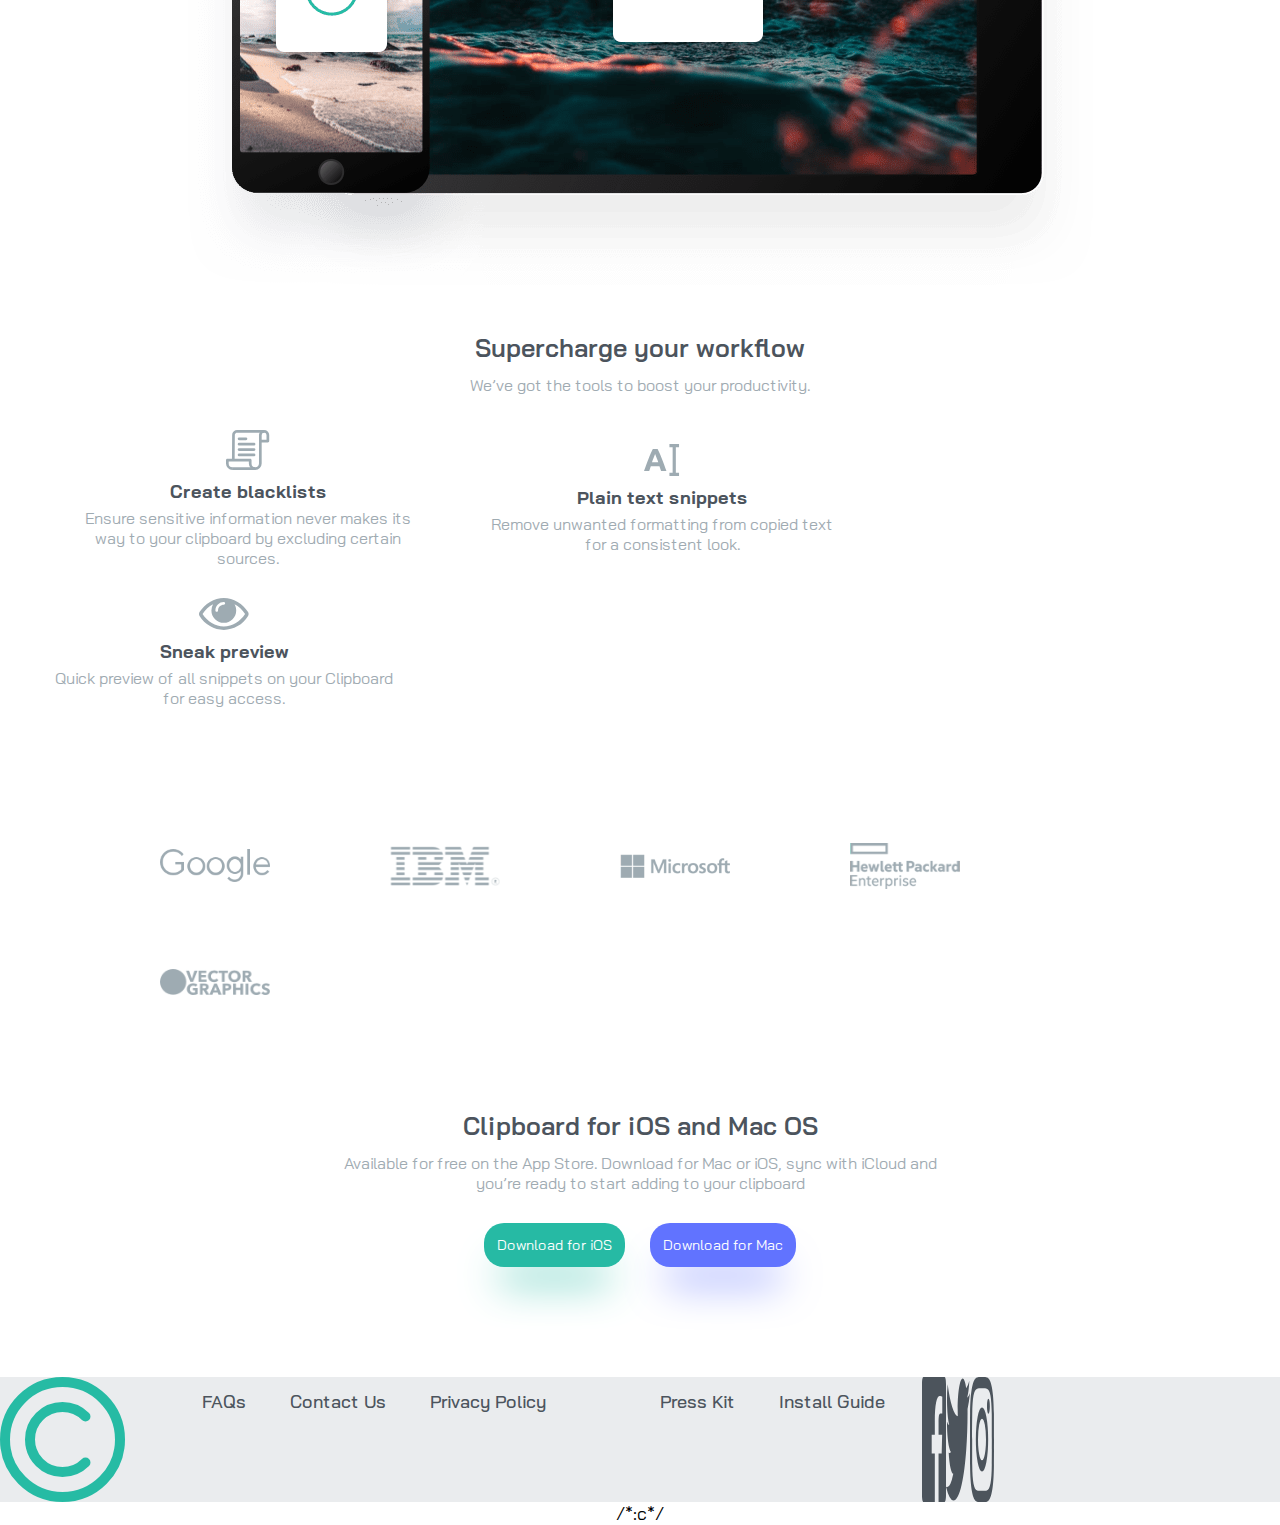
==== commit 80879f0b: "hola" ====
--- a/index.html
+++ b/index.html
@@ -45,19 +45,16 @@
     </aside>
     <aside>
       <!--parte2movil-->
-      <anside>}
+      <anside>
         <div>
           <h4 class="titulos">Access Clipboard anywhere</h4>
-          <p class="parrafos"> Whether you’re on the go, or at your computer, you can access all your Clipboard 
+          <p class="parrafos"> Whether you’re on the go, or at your computer, you can access all your Clipboard <br>
             snippets in a few simple clicks.</p>
         </div>
         <div>
           <img src="img/image-devices.png" alt="celypc">
         </div>
       </anside>
-     
-    
-      
       <!--parte2movil-->
     </aside>
     <article class="contenidoServicios" >
@@ -101,27 +98,25 @@
         <div>
       </div>
     </article>
-    <!--fotter-->
+
     <footer class="filas footer">
-      <img src="img/logo.svg" alt="logo" class="logoFooter">
-     <div class="columnas">
-        <div class="filas textofooter"> 
+      <img src="img/logo.svg" alt="logo">
+      <div class="filas textofooter"> 
         <a href="#">FAQs</a>
         <a href="#">Contact Us</a>
         <a href="#">Privacy Policy</a>
       </div>
+      
       <div class="filas textofooter">
-        <a href="#">Press Kit</a>
-        <a href="#">Install Guide</a>
+        <a href="#">Press Kit</a><a href="#">Install Guide</a>
       </div>
-     </div>
       <div class="filas iconosredes">
         <img src="img/icon-facebook.svg" alt="fc">
         <img src="img/icon-twitter.svg" alt="tw">
         <img src="img/icon-instagram.svg" alt="ig">
       </div>
     </footer>
-    <!--fotter-->
   </section>
 </body>
-</html>+</html>
+/*:c*/
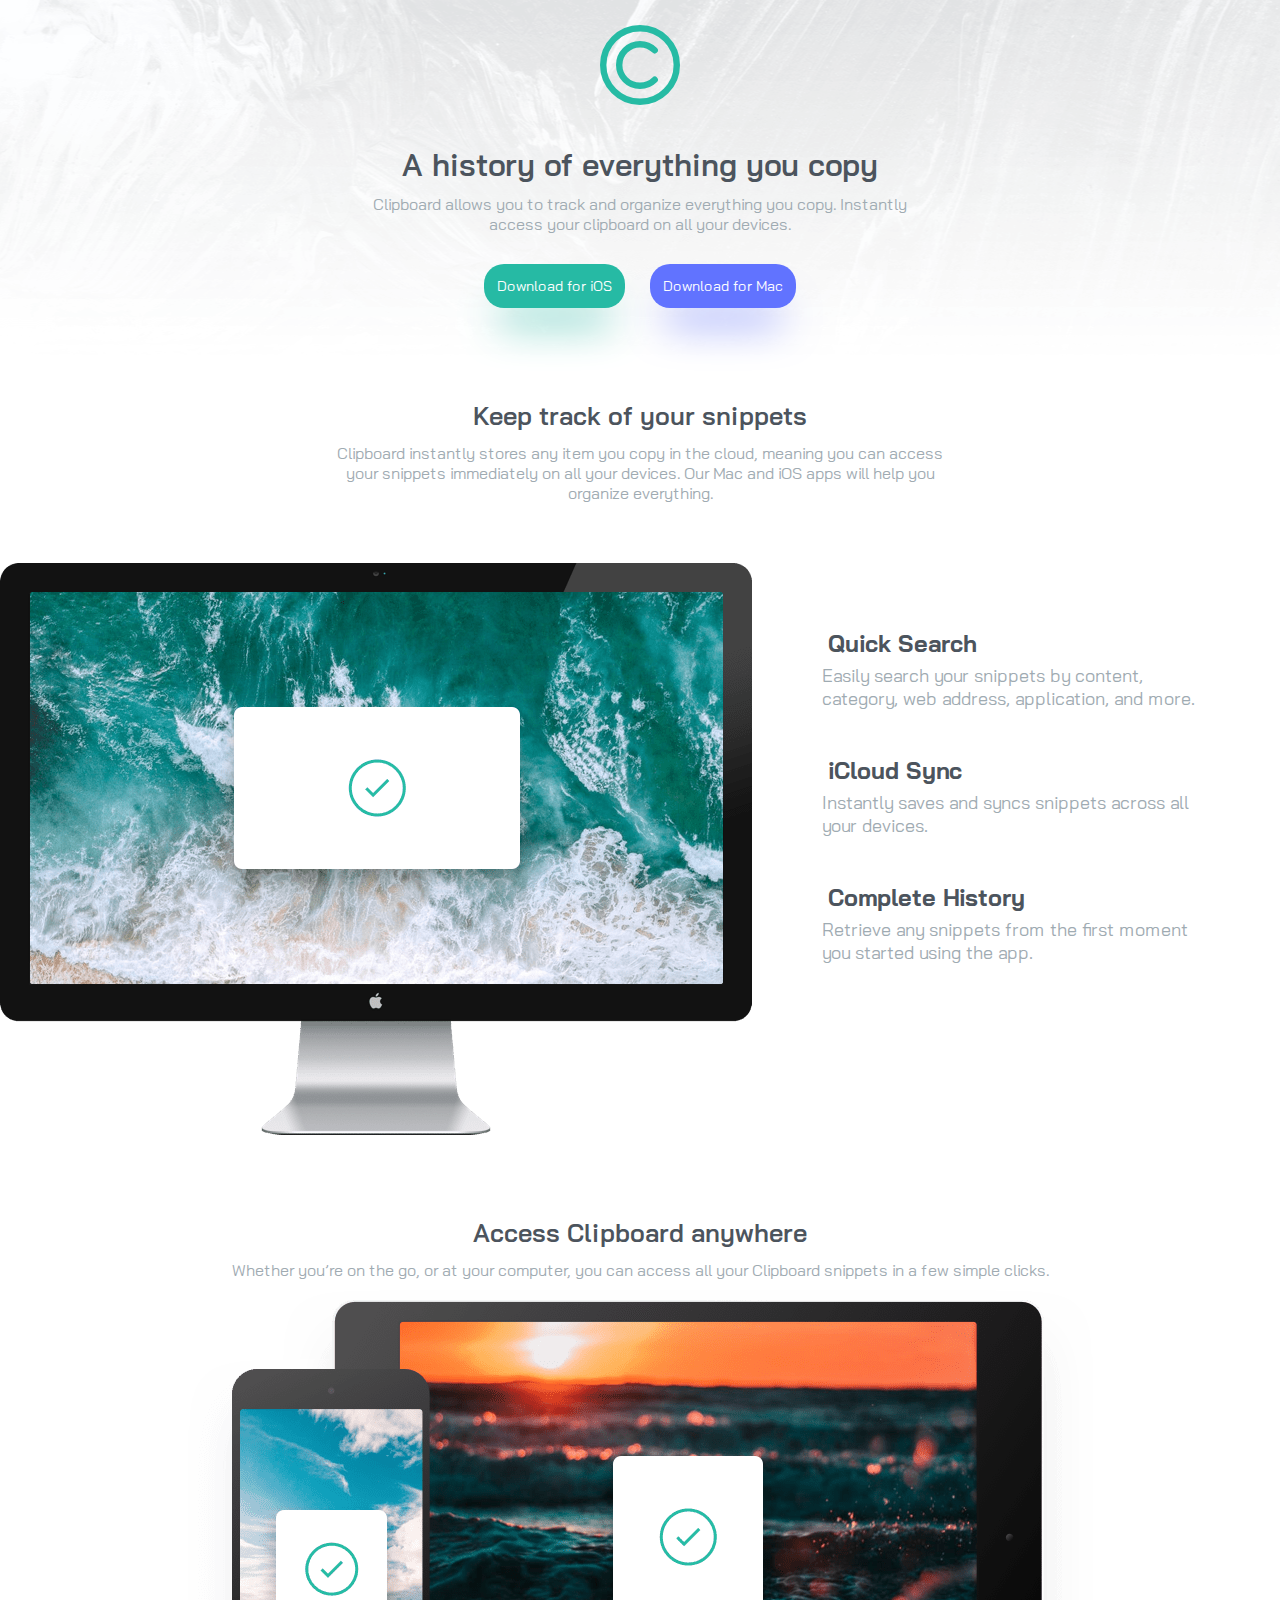
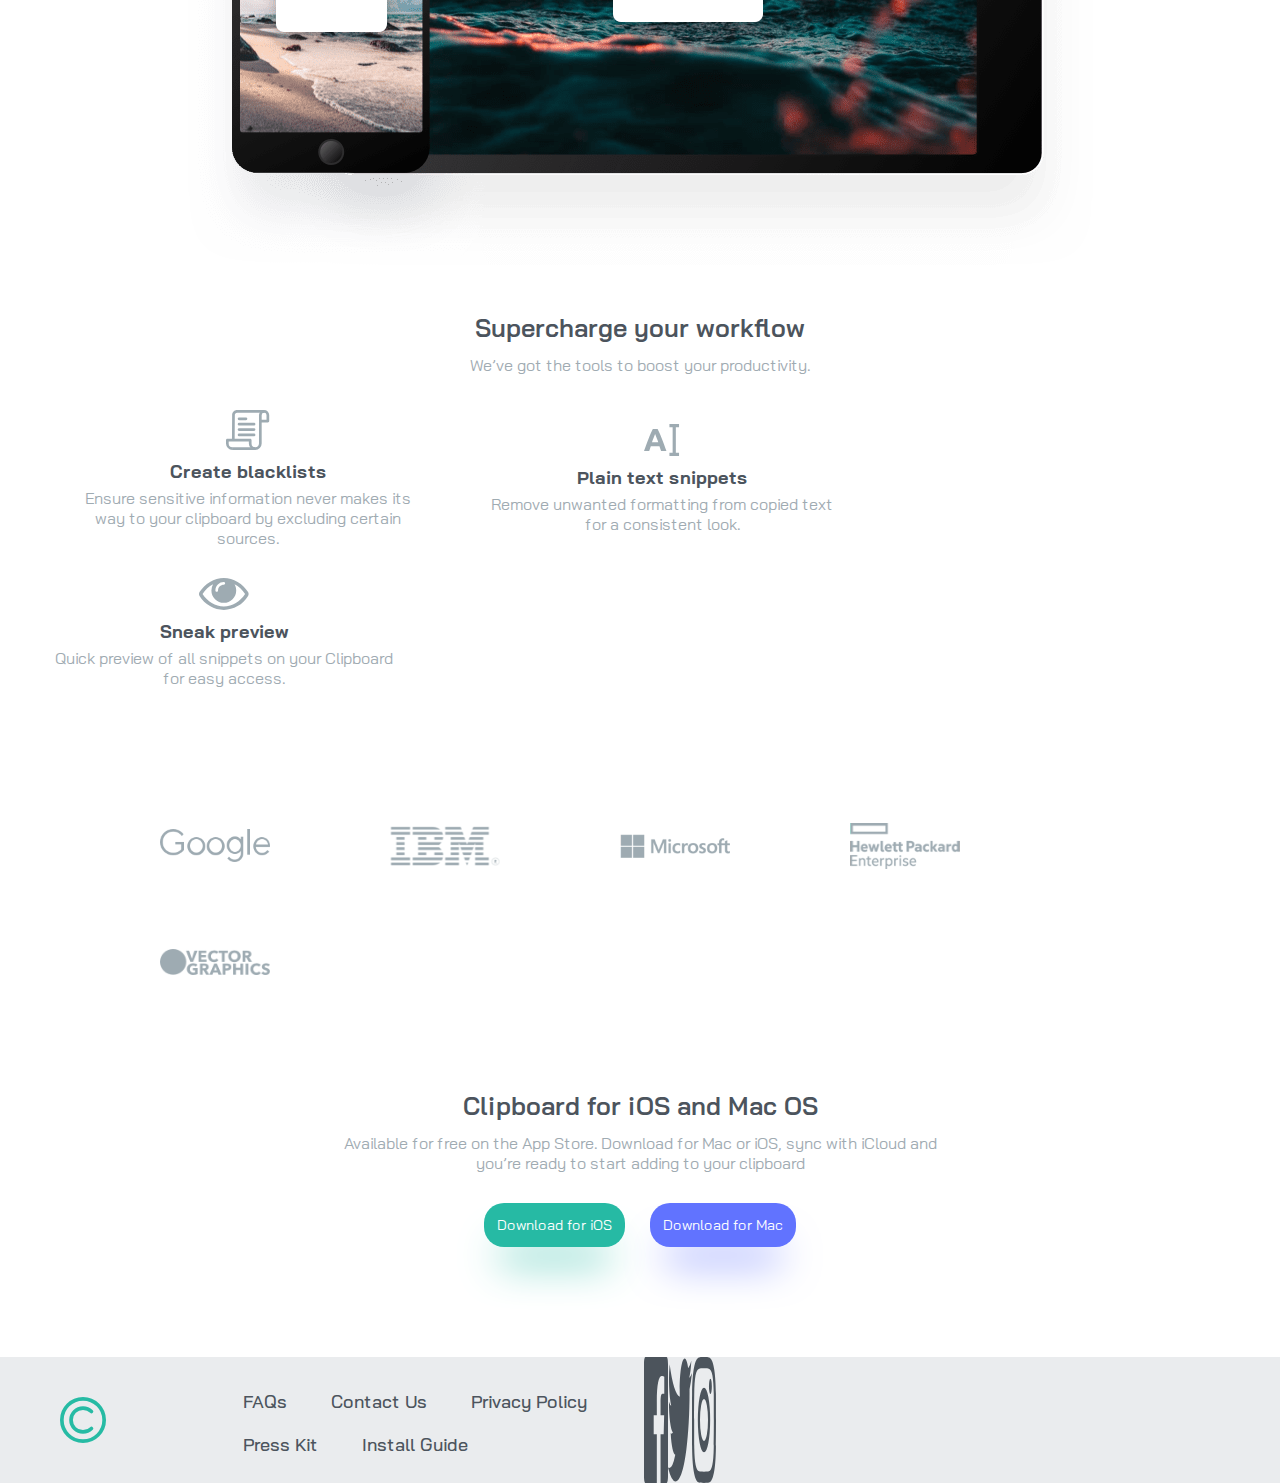
==== commit 986a0f96: "organizar los errores" ====
--- a/index.html
+++ b/index.html
@@ -48,7 +48,7 @@
       <anside>
         <div>
           <h4 class="titulos">Access Clipboard anywhere</h4>
-          <p class="parrafos"> Whether you’re on the go, or at your computer, you can access all your Clipboard <br>
+          <p class="parrafos"> Whether you’re on the go, or at your computer, you can access all your Clipboard 
             snippets in a few simple clicks.</p>
         </div>
         <div>
@@ -98,25 +98,27 @@
         <div>
       </div>
     </article>
-
+    <!--fotter-->
     <footer class="filas footer">
-      <img src="img/logo.svg" alt="logo">
-      <div class="filas textofooter"> 
+      <img src="img/logo.svg" alt="logo" class="logoFooter">
+     <div class="columnas">
+        <div class="filas textofooter"> 
         <a href="#">FAQs</a>
         <a href="#">Contact Us</a>
         <a href="#">Privacy Policy</a>
       </div>
-      
       <div class="filas textofooter">
-        <a href="#">Press Kit</a><a href="#">Install Guide</a>
+        <a href="#">Press Kit</a>
+        <a href="#">Install Guide</a>
       </div>
+     </div>
       <div class="filas iconosredes">
         <img src="img/icon-facebook.svg" alt="fc">
         <img src="img/icon-twitter.svg" alt="tw">
         <img src="img/icon-instagram.svg" alt="ig">
       </div>
     </footer>
+    <!--fotter-->
   </section>
 </body>
 </html>
-/*:c*/
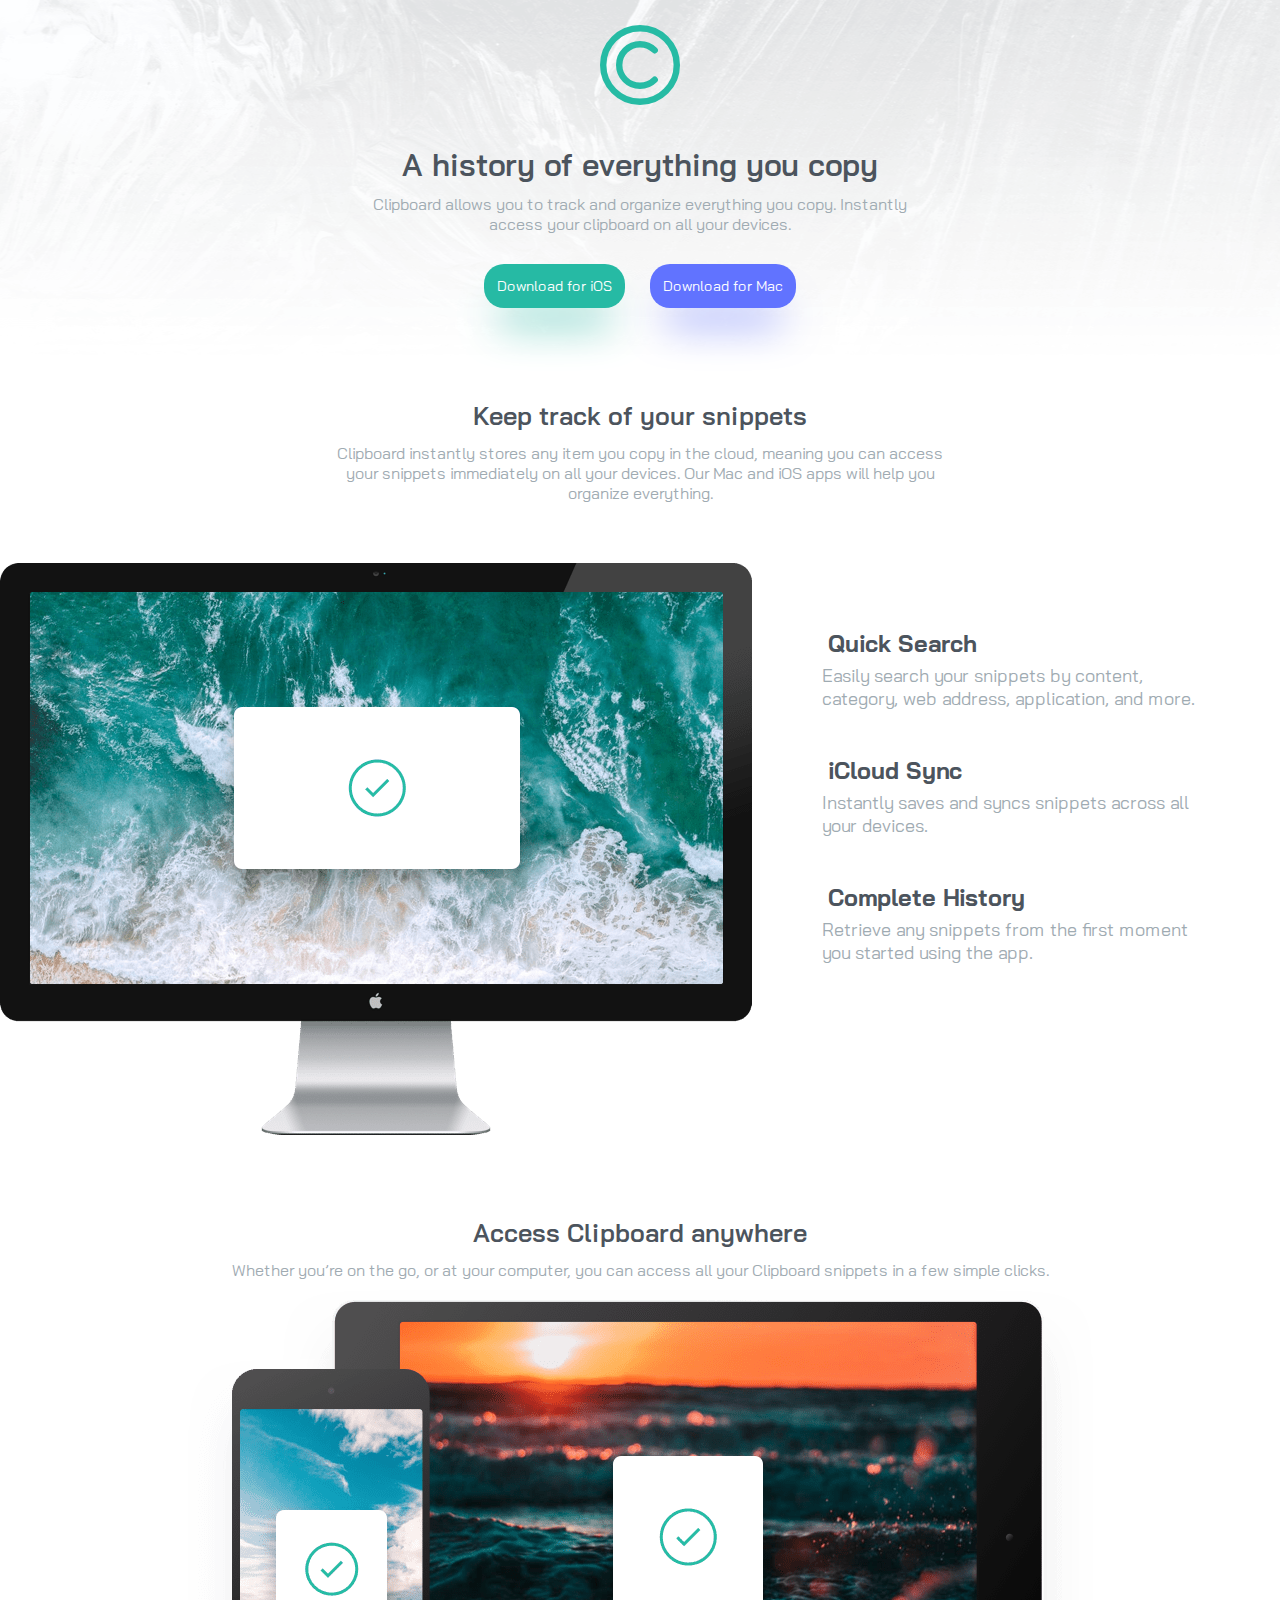
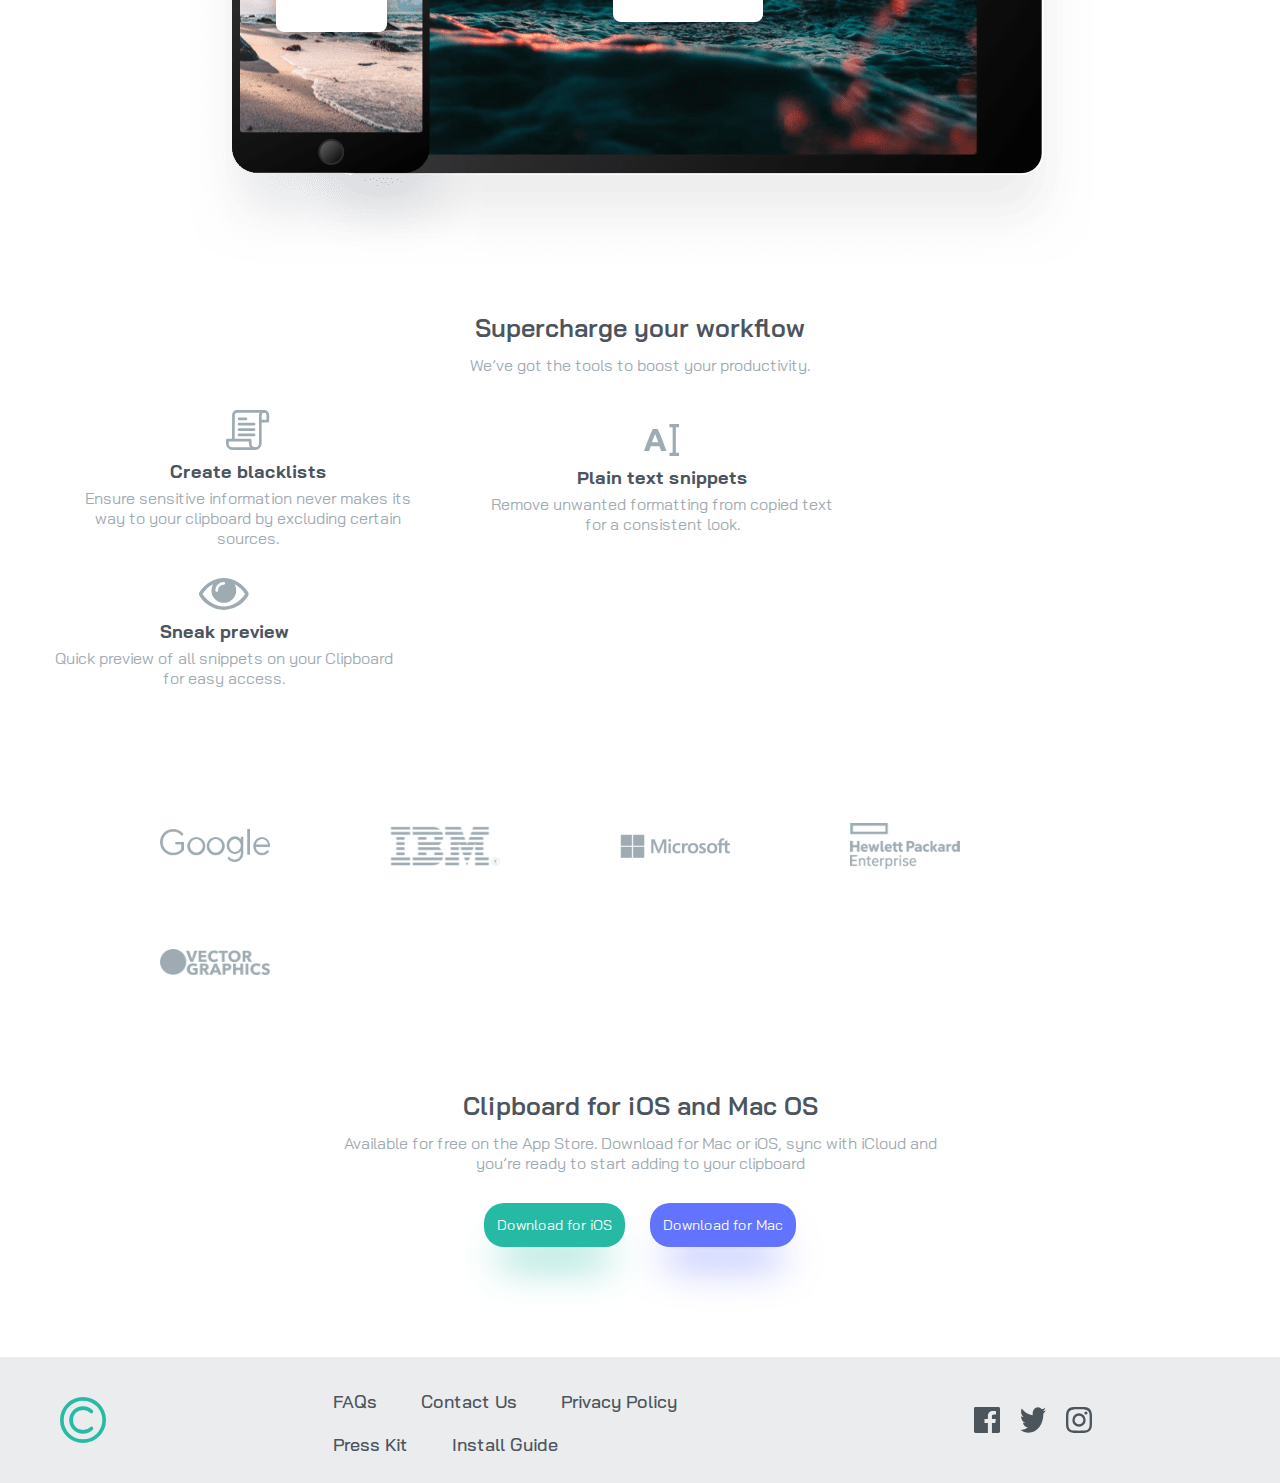
==== commit 654a0581: "terminado" ====
--- a/index.html
+++ b/index.html
@@ -101,7 +101,7 @@
     <!--fotter-->
     <footer class="filas footer">
       <img src="img/logo.svg" alt="logo" class="logoFooter">
-     <div class="columnas">
+     <div class="columnas cajanchor">
         <div class="filas textofooter"> 
         <a href="#">FAQs</a>
         <a href="#">Contact Us</a>
--- a/css/styles.css
+++ b/css/styles.css
@@ -175,8 +175,7 @@
     height: 46px;
     margin-left: 60px;
     margin-top: 40px;
-    margin-right: 40px;
-    margin-right: 40px;
+    margin-right: 50px;
     margin-bottom: 40px;
 }
 .textofooter{
@@ -189,3 +188,25 @@
     font-weight: 500;
     color:var(--grisTitulos)
 }
+.textofooter a:hover{
+    padding: 7px;
+    margin-right: 30px;
+    font-weight: 500;
+    color:var(--verde)
+}
+.iconosredes img{
+    cursor: pointer;
+    width: 26px;
+    height: 26px;
+    margin: 10px;
+}
+.iconosredes{
+    padding: 10px;
+    padding-top: 40px;
+    padding-left: 50px;
+    margin-left: 100px;
+}
+.cajanchor{
+    margin-left: 100px;
+    margin-right: 100px;
+}